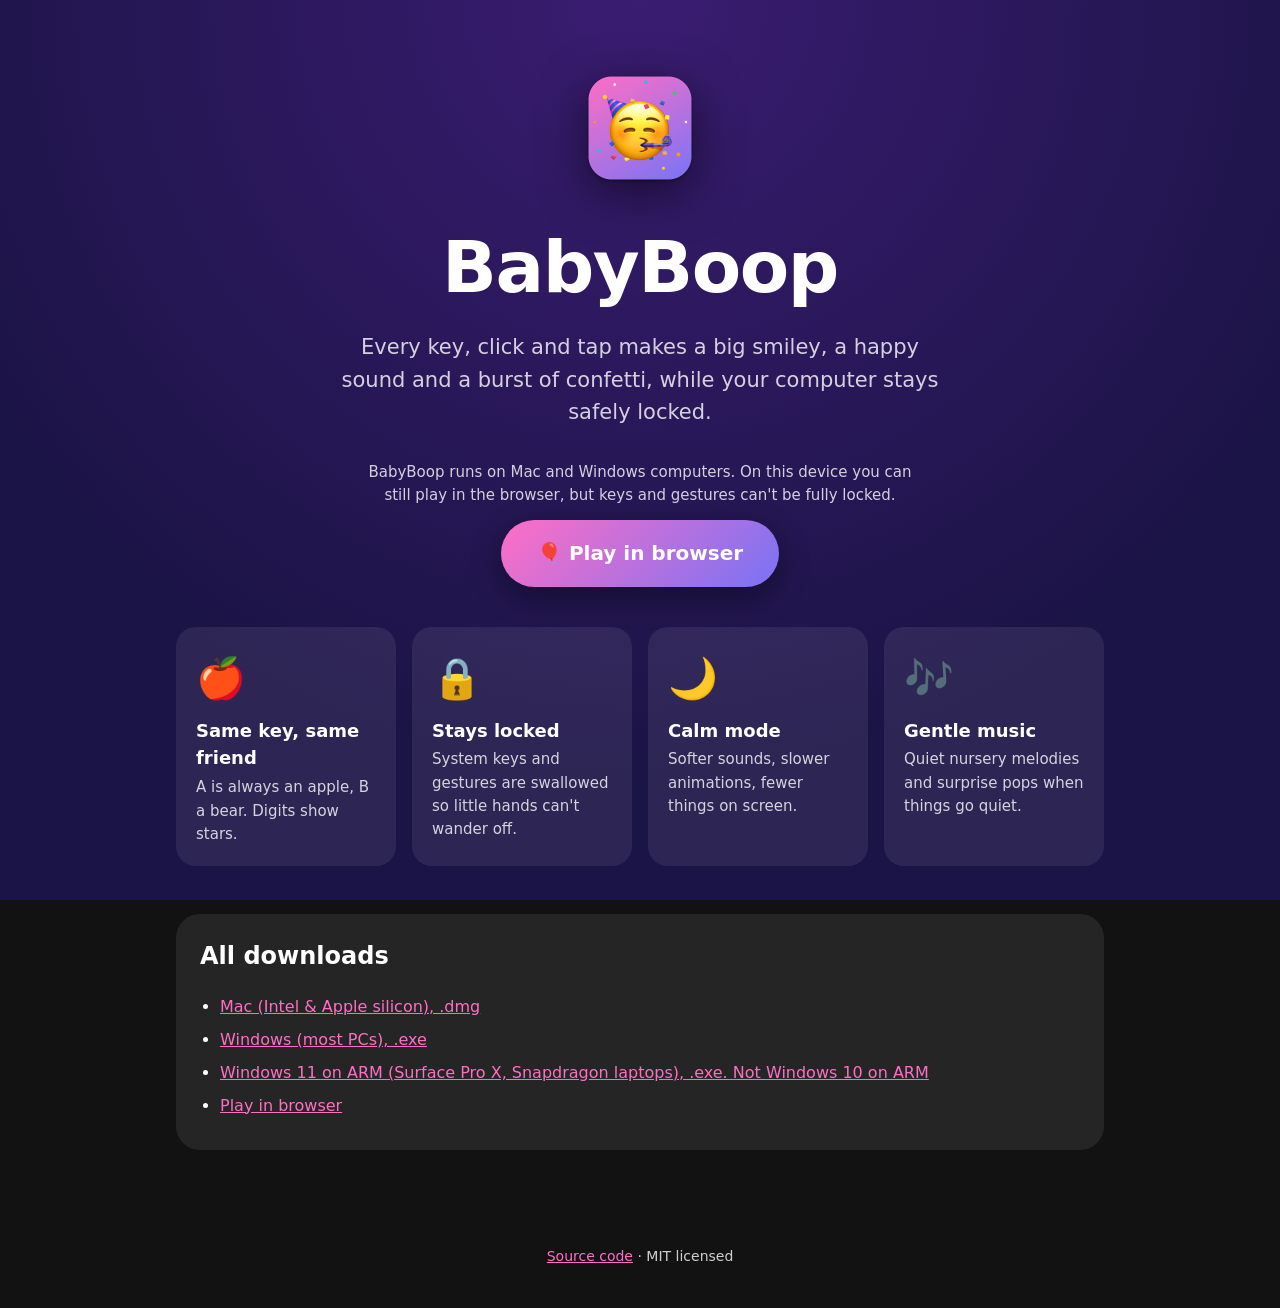
==== site/index.html @ 73de15d7 "📝 docs: Windows on ARM build needs Windows 11 Co-Authored-By: Claude Opus 5.5 <noreply@anthropic.com" ====
<!doctype html>
<html lang="en">
<head>
<meta charset="utf-8">
<meta name="viewport" content="width=device-width, initial-scale=1">
<title>BabyBoop</title>
<meta name="description" content="A free toddler keyboard game for Mac and Windows. Every key makes an emoji, a sound and confetti, while the computer stays locked.">
<link rel="icon" href="assets/icon-512.png">
<link rel="stylesheet" href="style.css">
<script type="module" src="main.js"></script>
</head>
<body>
<header class="hero">
  <img class="logo" src="assets/icon-512.png" alt="" width="128" height="128">
  <h1>BabyBoop</h1>
  <p class="tagline">Every key, click and tap makes a big smiley, a happy sound and a burst of confetti, while your computer stays safely locked.</p>

  <div id="primary" class="cta">
    <a id="download" class="button" href="#downloads">Download</a>
    <p id="note" class="note">Free and open source. No account, no ads, no tracking.</p>
  </div>

  <div id="unsupported" class="cta" hidden>
    <p class="note">BabyBoop runs on Mac and Windows computers. On this device you can still play in the browser, but keys and gestures can't be fully locked.</p>
    <a class="button" href="play/">🎈 Play in browser</a>
  </div>
</header>

<main>
  <section class="features">
    <div><span>🍎</span><h3>Same key, same friend</h3><p>A is always an apple, B a bear. Digits show stars.</p></div>
    <div><span>🔒</span><h3>Stays locked</h3><p>System keys and gestures are swallowed so little hands can't wander off.</p></div>
    <div><span>🌙</span><h3>Calm mode</h3><p>Softer sounds, slower animations, fewer things on screen.</p></div>
    <div><span>🎶</span><h3>Gentle music</h3><p>Quiet nursery melodies and surprise pops when things go quiet.</p></div>
  </section>

  <section id="steps-mac" class="steps" hidden>
    <h2>First run on a Mac</h2>
    <ol>
      <li><b>Open the download</b> and drag BabyBoop into Applications.<div class="shot">Screenshot: DMG window</div></li>
      <li><b>Open BabyBoop.</b> macOS says "Apple could not verify BabyBoop". Click <b>Done</b>, then go to <b>System Settings → Privacy &amp; Security</b>, scroll down and click <b>Open Anyway</b>. BabyBoop isn't signed with a paid Apple certificate, so this is expected.<div class="shot">Screenshot: Open Anyway button</div></li>
      <li><b>Allow Accessibility.</b> Click <b>Open Accessibility settings</b> in BabyBoop and turn BabyBoop on. This is what lets it keep little fingers inside the app.<div class="shot">Screenshot: Accessibility list</div></li>
      <li><b>Press Start</b> and hand over the keyboard.</li>
      <li><b>To exit,</b> hold <kbd>⌥ Option</kbd>+<kbd>Shift</kbd>+<kbd>K</kbd> for 2 seconds, or hold <kbd>Esc</kbd> for 5 seconds.</li>
    </ol>
    <p class="note">After updating BabyBoop, remove it from the Accessibility list with − and add it again with +.</p>
  </section>

  <section id="steps-windows" class="steps" hidden>
    <h2>First run on Windows</h2>
    <ol>
      <li><b>Run the download.</b> Windows says "Windows protected your PC". Click <b>More info</b>, then <b>Run anyway</b>. BabyBoop isn't signed with a paid certificate, so this is expected.<div class="shot">Screenshot: SmartScreen dialog</div></li>
      <li><b>Press Start</b> and hand over the keyboard.</li>
      <li><b>To exit,</b> hold <kbd>Alt</kbd>+<kbd>Shift</kbd>+<kbd>K</kbd> for 2 seconds, or hold <kbd>Esc</kbd> for 5 seconds.</li>
    </ol>
    <p class="note"><kbd>Ctrl</kbd>+<kbd>Alt</kbd>+<kbd>Del</kbd> always works. Windows doesn't let any app block it.</p>
  </section>

  <section id="downloads" class="downloads">
    <h2>All downloads</h2>
    <ul>
      <li><a data-asset="mac" href="#">Mac (Intel &amp; Apple silicon), .dmg</a></li>
      <li><a data-asset="winX64" href="#">Windows (most PCs), .exe</a></li>
      <li><a data-asset="winArm64" href="#">Windows 11 on ARM (Surface Pro X, Snapdragon laptops), .exe. Not Windows 10 on ARM</a></li>
      <li><a href="play/">Play in browser</a></li>
    </ul>
  </section>
</main>

<footer>
  <a id="source" href="#">Source code</a> · MIT licensed
</footer>
</body>
</html>
---- site/style.css ----
:root {
  --bg1: #1b1446; --bg2: #3a1c71; --fg: #fff; --muted: #fffc; --card: #ffffff14;
  --pink: #ff6ec4; --violet: #7873f5;
}
* { box-sizing: border-box; }
html { color-scheme: dark; }
body {
  margin: 0; min-height: 100vh; color: var(--fg); line-height: 1.55;
  font-family: system-ui, -apple-system, "Segoe UI", sans-serif;
  background: radial-gradient(circle at 50% 0%, var(--bg2), var(--bg1) 70%) fixed;
}
a { color: var(--pink); }
kbd { background: #fff2; padding: 1px 7px; border-radius: 6px; font-family: inherit; }

.hero { text-align: center; padding: 64px 16px 40px; max-width: 760px; margin: 0 auto; }
.logo { width: 128px; height: 128px; filter: drop-shadow(0 12px 24px #0008); }
.hero h1 { font-size: clamp(40px, 8vw, 72px); margin: 12px 0 8px; letter-spacing: -.02em; }
.tagline { font-size: clamp(17px, 2.4vw, 21px); color: var(--muted); margin: 0 auto 32px; max-width: 600px; }
.cta { display: flex; flex-direction: column; align-items: center; gap: 12px; }
.cta[hidden] { display: none; }
.button {
  display: inline-block; text-decoration: none; color: #fff; font-weight: 800; font-size: 20px;
  padding: 18px 36px; border-radius: 999px; background: linear-gradient(135deg, var(--pink), var(--violet));
  box-shadow: 0 10px 30px #0006; transition: transform .15s;
}
.button:hover { transform: translateY(-2px) scale(1.02); }
.note { color: var(--muted); font-size: 15px; margin: 0; max-width: 560px; }

main { max-width: 960px; margin: 0 auto; padding: 0 16px 48px; }
.features { display: grid; grid-template-columns: repeat(auto-fit, minmax(200px, 1fr)); gap: 16px; margin-bottom: 48px; }
.features div { background: var(--card); border-radius: 20px; padding: 20px; }
.features span { font-size: 40px; }
.features h3 { margin: 8px 0 4px; font-size: 18px; }
.features p { margin: 0; color: var(--muted); font-size: 15px; }

.steps, .downloads { background: var(--card); border-radius: 24px; padding: 24px; margin-bottom: 24px; }
.steps[hidden] { display: none; }
.steps h2, .downloads h2 { margin-top: 0; }
.steps ol { padding-left: 22px; margin: 0 0 16px; }
.steps li { margin-bottom: 16px; }
.shot {
  margin-top: 10px; border: 2px dashed #fff3; border-radius: 14px; padding: 28px 12px;
  text-align: center; color: #fff8; font-size: 14px;
}
.downloads ul { margin: 0; padding-left: 20px; }
.downloads li { margin-bottom: 8px; }

footer { text-align: center; padding: 24px 16px 40px; color: var(--muted); font-size: 14px; }
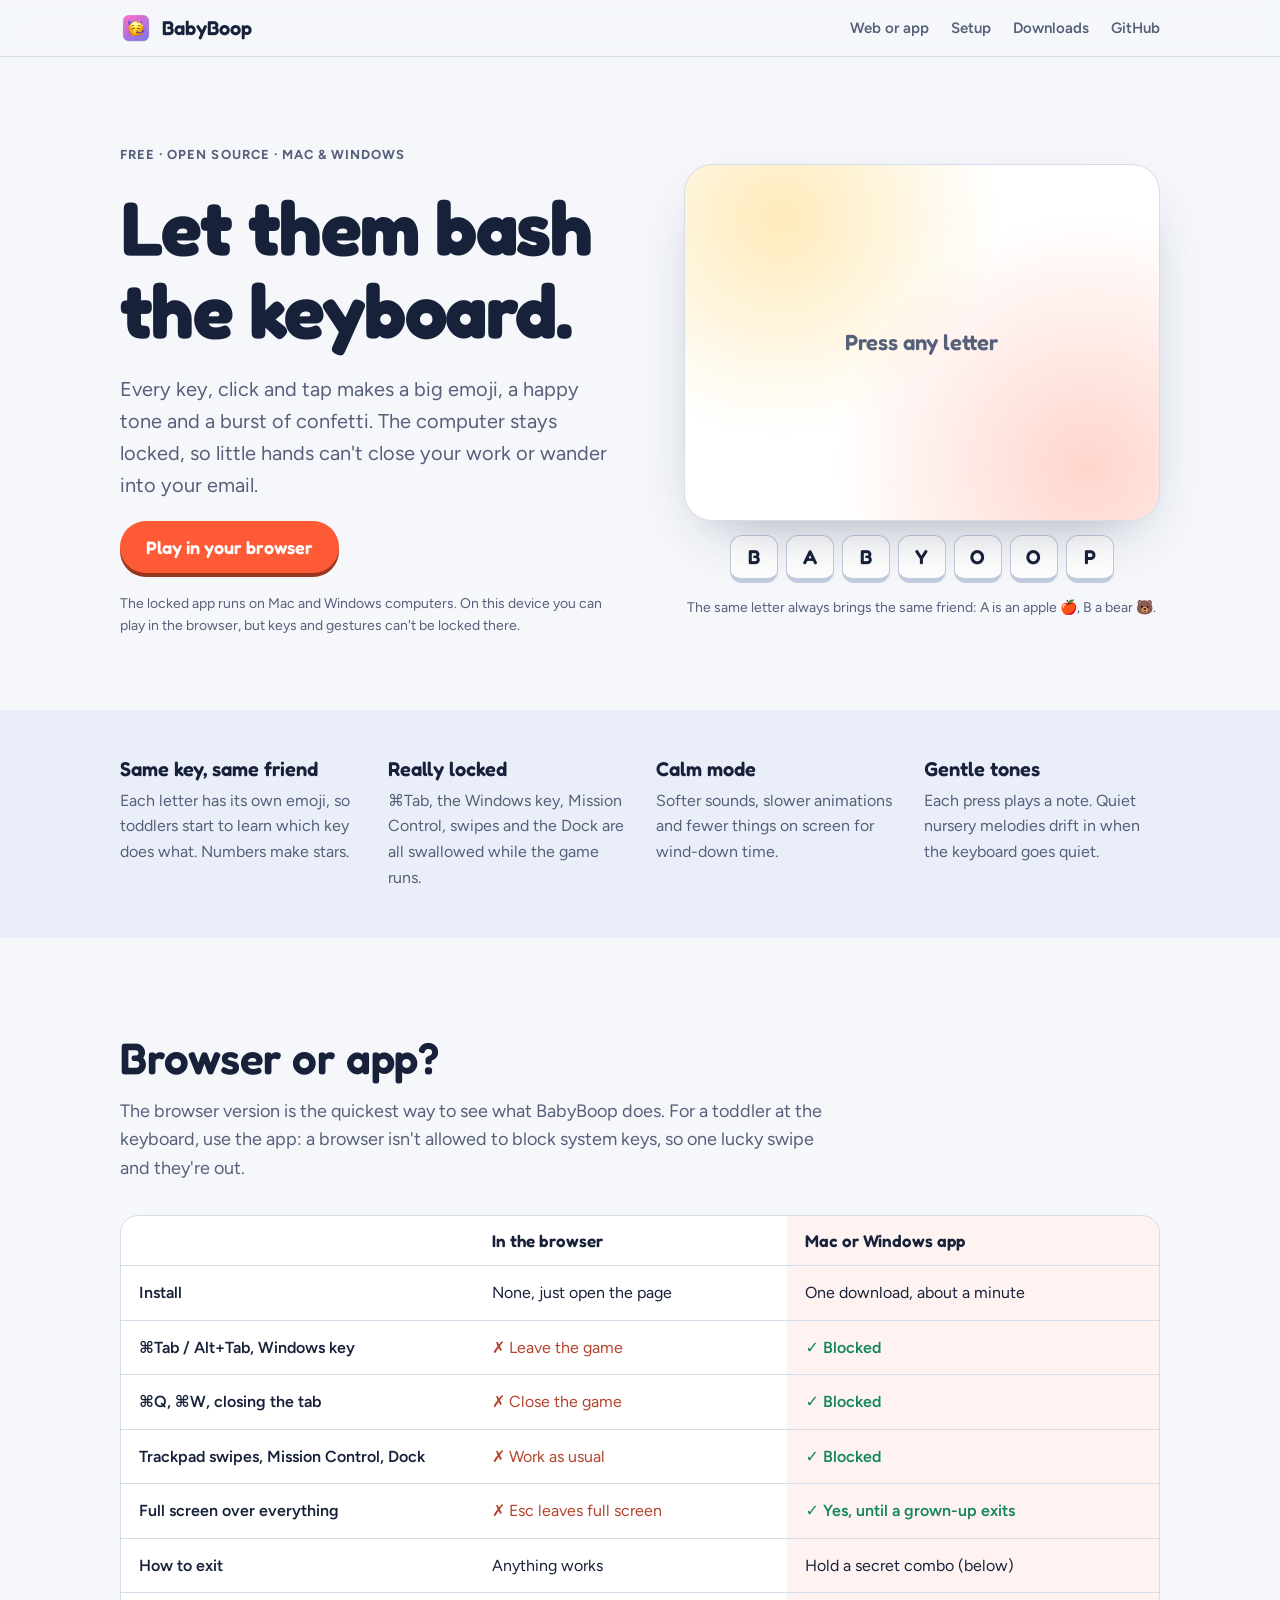
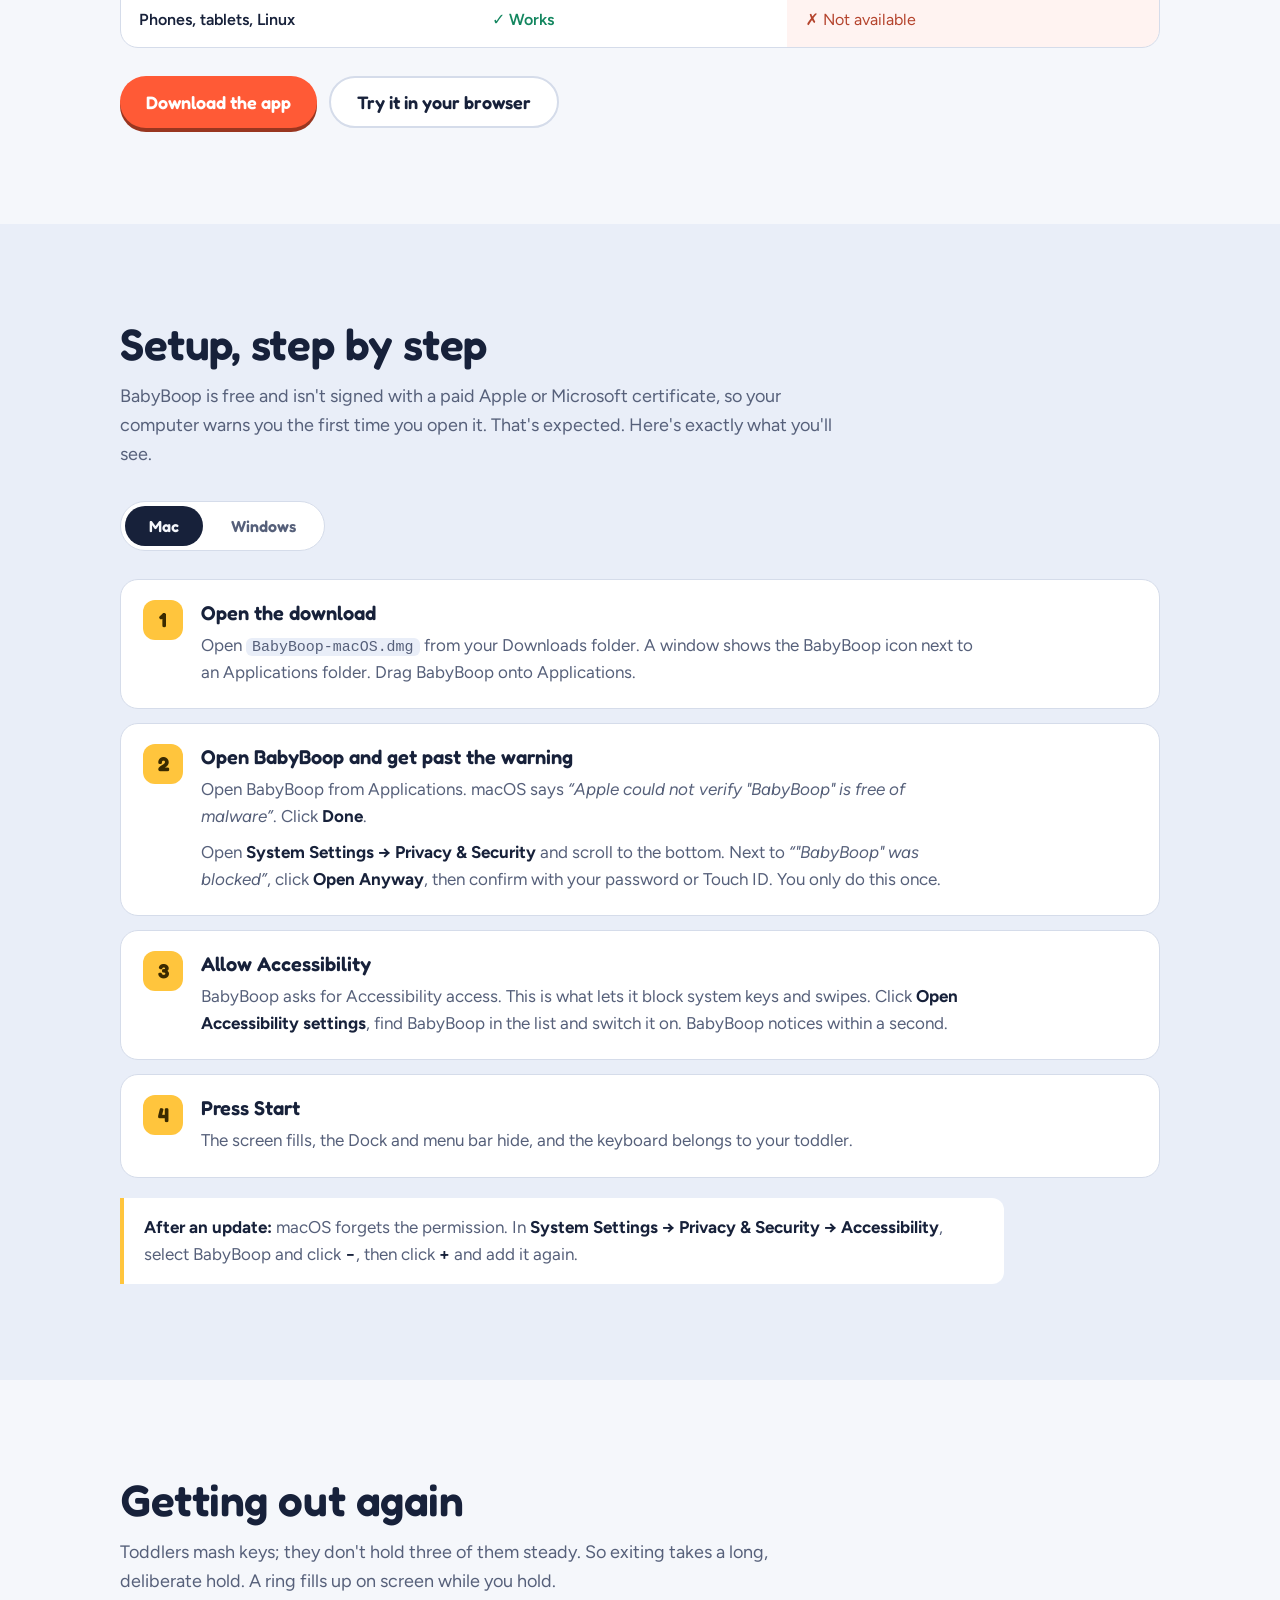
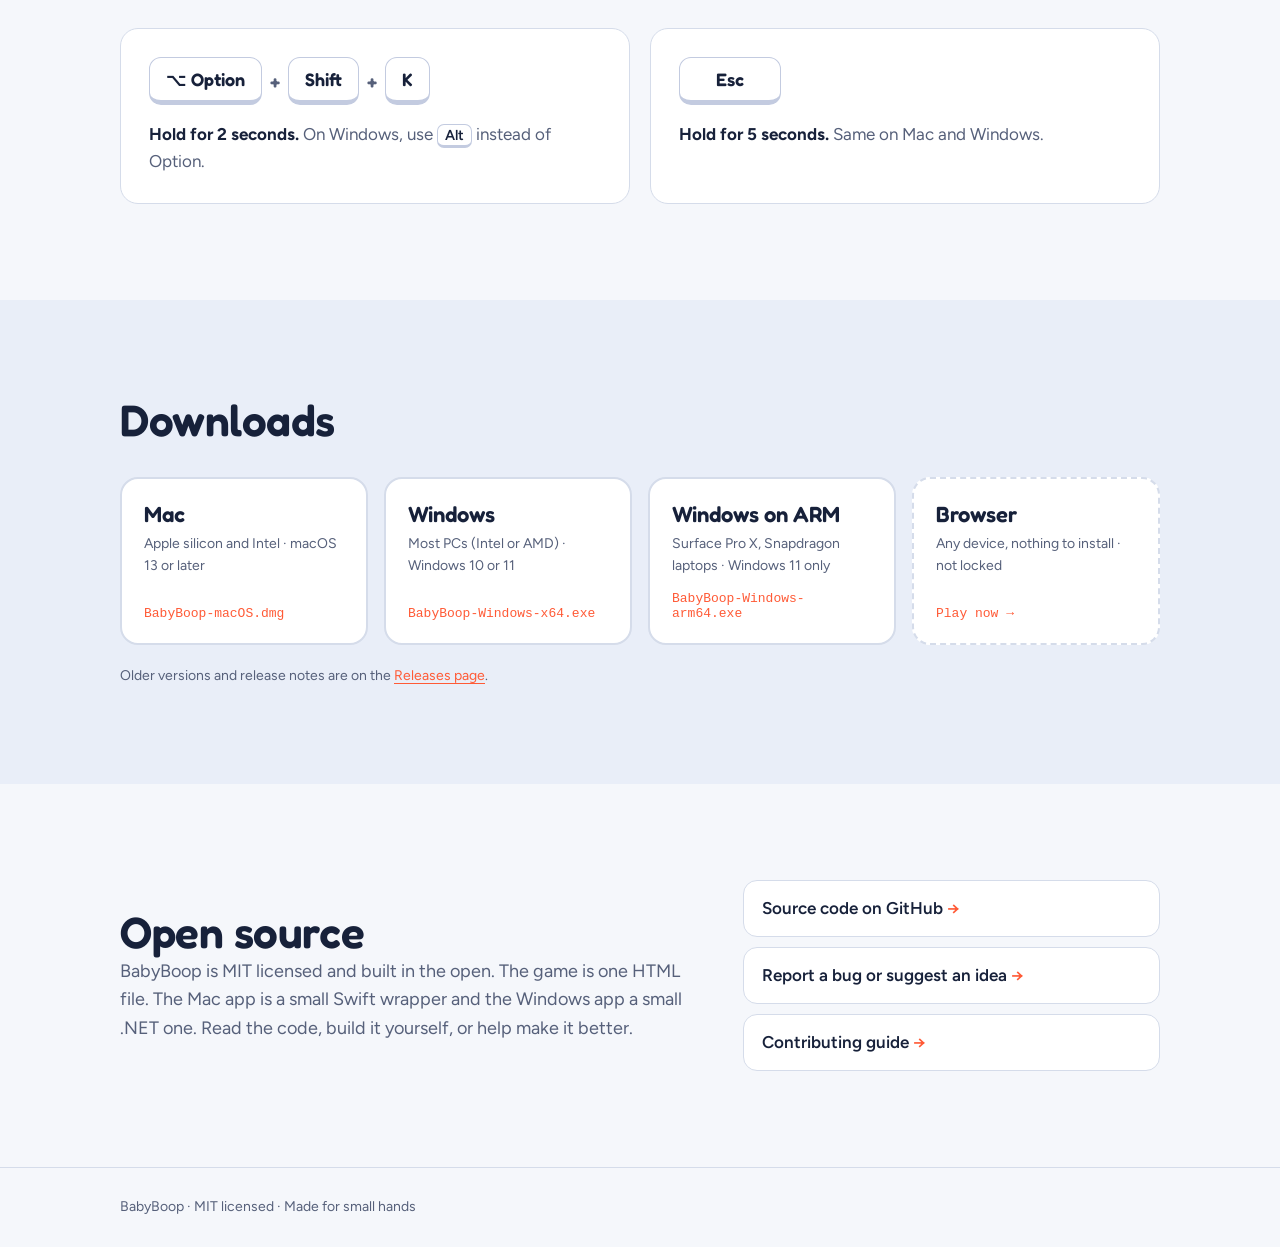
==== commit 70782737: "✨ feat(site): redesign the website Live keyboard demo in the hero using the game's own letter emoji," ====
--- a/site/index.html
+++ b/site/index.html
@@ -2,73 +2,233 @@
 <html lang="en">
 <head>
 <meta charset="utf-8">
-<meta name="viewport" content="width=device-width, initial-scale=1">
+<meta name="viewport" content="width=device-width, initial-scale=1, viewport-fit=cover">
 <title>BabyBoop</title>
-<meta name="description" content="A free toddler keyboard game for Mac and Windows. Every key makes an emoji, a sound and confetti, while the computer stays locked.">
+<meta name="description" content="A free, open-source toddler keyboard game for Mac and Windows. Every key makes an emoji, a happy tone and confetti, while the computer stays locked.">
+<meta property="og:title" content="BabyBoop">
+<meta property="og:description" content="Let your toddler bash the keyboard. Every key makes an emoji and a happy tone, and the computer stays locked.">
+<meta property="og:image" content="assets/icon-512.png">
+<meta name="theme-color" content="#f5f7fb">
 <link rel="icon" href="assets/icon-512.png">
+<link rel="preconnect" href="https://fonts.googleapis.com">
+<link rel="preconnect" href="https://fonts.gstatic.com" crossorigin>
+<link rel="stylesheet" href="https://fonts.googleapis.com/css2?family=Fredoka:wght@500;600;700&family=Figtree:wght@400;500;600;700&display=swap">
 <link rel="stylesheet" href="style.css">
 <script type="module" src="main.js"></script>
 </head>
 <body>
+
+<nav class="top">
+  <div class="wrap top-inner">
+    <a class="brand" href="#"><img src="assets/icon-512.png" alt="" width="32" height="32"> BabyBoop</a>
+    <div class="top-links">
+      <a href="#web-or-app">Web or app</a>
+      <a href="#setup">Setup</a>
+      <a href="#downloads">Downloads</a>
+      <a class="gh" data-repo href="https://github.com/alok722/babyboop">GitHub</a>
+    </div>
+  </div>
+</nav>
+
 <header class="hero">
-  <img class="logo" src="assets/icon-512.png" alt="" width="128" height="128">
-  <h1>BabyBoop</h1>
-  <p class="tagline">Every key, click and tap makes a big smiley, a happy sound and a burst of confetti, while your computer stays safely locked.</p>
-
-  <div id="primary" class="cta">
-    <a id="download" class="button" href="#downloads">Download</a>
-    <p id="note" class="note">Free and open source. No account, no ads, no tracking.</p>
-  </div>
-
-  <div id="unsupported" class="cta" hidden>
-    <p class="note">BabyBoop runs on Mac and Windows computers. On this device you can still play in the browser, but keys and gestures can't be fully locked.</p>
-    <a class="button" href="play/">🎈 Play in browser</a>
+  <div class="wrap hero-grid">
+    <div class="hero-copy">
+      <p class="eyebrow">Free · open source · Mac &amp; Windows</p>
+      <h1>Let them bash the keyboard.</h1>
+      <p class="lede">Every key, click and tap makes a big emoji, a happy tone and a burst of confetti. The computer stays locked, so little hands can't close your work or wander into your email.</p>
+      <div class="cta-row">
+        <a id="download" class="btn btn-primary" href="#downloads">Download</a>
+        <a id="try" class="btn btn-ghost" href="play/">Try it in your browser</a>
+      </div>
+      <p id="platform-note" class="small">No account, no ads, no tracking. Works offline.</p>
+    </div>
+
+    <div class="stage-wrap">
+      <div id="stage" class="stage" aria-label="Demo: press any letter key or tap a key below">
+        <p class="stage-hint" id="stage-hint">Press any letter</p>
+      </div>
+      <div class="keys" role="group" aria-label="Demo keys">
+        <button class="key" data-k="B">B</button>
+        <button class="key" data-k="A">A</button>
+        <button class="key" data-k="B">B</button>
+        <button class="key" data-k="Y">Y</button>
+        <button class="key" data-k="O">O</button>
+        <button class="key" data-k="O">O</button>
+        <button class="key" data-k="P">P</button>
+      </div>
+      <p class="small center">The same letter always brings the same friend: A is an apple 🍎, B a bear 🐻.</p>
+    </div>
   </div>
 </header>
 
 <main>
-  <section class="features">
-    <div><span>🍎</span><h3>Same key, same friend</h3><p>A is always an apple, B a bear. Digits show stars.</p></div>
-    <div><span>🔒</span><h3>Stays locked</h3><p>System keys and gestures are swallowed so little hands can't wander off.</p></div>
-    <div><span>🌙</span><h3>Calm mode</h3><p>Softer sounds, slower animations, fewer things on screen.</p></div>
-    <div><span>🎶</span><h3>Gentle music</h3><p>Quiet nursery melodies and surprise pops when things go quiet.</p></div>
-  </section>
-
-  <section id="steps-mac" class="steps" hidden>
-    <h2>First run on a Mac</h2>
-    <ol>
-      <li><b>Open the download</b> and drag BabyBoop into Applications.<div class="shot">Screenshot: DMG window</div></li>
-      <li><b>Open BabyBoop.</b> macOS says "Apple could not verify BabyBoop". Click <b>Done</b>, then go to <b>System Settings → Privacy &amp; Security</b>, scroll down and click <b>Open Anyway</b>. BabyBoop isn't signed with a paid Apple certificate, so this is expected.<div class="shot">Screenshot: Open Anyway button</div></li>
-      <li><b>Allow Accessibility.</b> Click <b>Open Accessibility settings</b> in BabyBoop and turn BabyBoop on. This is what lets it keep little fingers inside the app.<div class="shot">Screenshot: Accessibility list</div></li>
-      <li><b>Press Start</b> and hand over the keyboard.</li>
-      <li><b>To exit,</b> hold <kbd>⌥ Option</kbd>+<kbd>Shift</kbd>+<kbd>K</kbd> for 2 seconds, or hold <kbd>Esc</kbd> for 5 seconds.</li>
-    </ol>
-    <p class="note">After updating BabyBoop, remove it from the Accessibility list with − and add it again with +.</p>
-  </section>
-
-  <section id="steps-windows" class="steps" hidden>
-    <h2>First run on Windows</h2>
-    <ol>
-      <li><b>Run the download.</b> Windows says "Windows protected your PC". Click <b>More info</b>, then <b>Run anyway</b>. BabyBoop isn't signed with a paid certificate, so this is expected.<div class="shot">Screenshot: SmartScreen dialog</div></li>
-      <li><b>Press Start</b> and hand over the keyboard.</li>
-      <li><b>To exit,</b> hold <kbd>Alt</kbd>+<kbd>Shift</kbd>+<kbd>K</kbd> for 2 seconds, or hold <kbd>Esc</kbd> for 5 seconds.</li>
-    </ol>
-    <p class="note"><kbd>Ctrl</kbd>+<kbd>Alt</kbd>+<kbd>Del</kbd> always works. Windows doesn't let any app block it.</p>
-  </section>
-
-  <section id="downloads" class="downloads">
-    <h2>All downloads</h2>
-    <ul>
-      <li><a data-asset="mac" href="#">Mac (Intel &amp; Apple silicon), .dmg</a></li>
-      <li><a data-asset="winX64" href="#">Windows (most PCs), .exe</a></li>
-      <li><a data-asset="winArm64" href="#">Windows 11 on ARM (Surface Pro X, Snapdragon laptops), .exe. Not Windows 10 on ARM</a></li>
-      <li><a href="play/">Play in browser</a></li>
-    </ul>
-  </section>
+
+  <section class="band">
+    <div class="wrap features">
+      <div class="feature">
+        <h3>Same key, same friend</h3>
+        <p>Each letter has its own emoji, so toddlers start to learn which key does what. Numbers make stars.</p>
+      </div>
+      <div class="feature">
+        <h3>Really locked</h3>
+        <p>⌘Tab, the Windows key, Mission Control, swipes and the Dock are all swallowed while the game runs.</p>
+      </div>
+      <div class="feature">
+        <h3>Calm mode</h3>
+        <p>Softer sounds, slower animations and fewer things on screen for wind-down time.</p>
+      </div>
+      <div class="feature">
+        <h3>Gentle tones</h3>
+        <p>Each press plays a note. Quiet nursery melodies drift in when the keyboard goes quiet.</p>
+      </div>
+    </div>
+  </section>
+
+  <section id="web-or-app" class="section">
+    <div class="wrap">
+      <h2>Browser or app?</h2>
+      <p class="section-lede">The browser version is the quickest way to see what BabyBoop does. For a toddler at the keyboard, use the app: a browser isn't allowed to block system keys, so one lucky swipe and they're out.</p>
+
+      <div class="compare-scroll">
+        <table class="compare">
+          <thead>
+            <tr><th scope="col"></th><th scope="col">In the browser</th><th scope="col" class="app-col">Mac or Windows app</th></tr>
+          </thead>
+          <tbody>
+            <tr><th scope="row">Install</th><td>None, just open the page</td><td class="app-col">One download, about a minute</td></tr>
+            <tr><th scope="row">⌘Tab / Alt+Tab, Windows key</th><td class="no">Leave the game</td><td class="app-col yes">Blocked</td></tr>
+            <tr><th scope="row">⌘Q, ⌘W, closing the tab</th><td class="no">Close the game</td><td class="app-col yes">Blocked</td></tr>
+            <tr><th scope="row">Trackpad swipes, Mission Control, Dock</th><td class="no">Work as usual</td><td class="app-col yes">Blocked</td></tr>
+            <tr><th scope="row">Full screen over everything</th><td class="no">Esc leaves full screen</td><td class="app-col yes">Yes, until a grown-up exits</td></tr>
+            <tr><th scope="row">How to exit</th><td>Anything works</td><td class="app-col">Hold a secret combo (below)</td></tr>
+            <tr><th scope="row">Phones, tablets, Linux</th><td class="yes">Works</td><td class="app-col no">Not available</td></tr>
+          </tbody>
+        </table>
+      </div>
+      <div class="cta-row">
+        <a id="download-2" class="btn btn-primary" href="#downloads">Download the app</a>
+        <a class="btn btn-ghost" href="play/">Try it in your browser</a>
+      </div>
+    </div>
+  </section>
+
+  <section id="setup" class="section band">
+    <div class="wrap">
+      <h2>Setup, step by step</h2>
+      <p class="section-lede">BabyBoop is free and isn't signed with a paid Apple or Microsoft certificate, so your computer warns you the first time you open it. That's expected. Here's exactly what you'll see.</p>
+
+      <div class="tabs" role="tablist" aria-label="Choose your computer">
+        <button class="tab" role="tab" id="tab-mac" aria-controls="steps-mac" aria-selected="true" data-os="mac">Mac</button>
+        <button class="tab" role="tab" id="tab-windows" aria-controls="steps-windows" aria-selected="false" data-os="windows">Windows</button>
+      </div>
+
+      <div id="steps-mac" class="panel" role="tabpanel" aria-labelledby="tab-mac">
+        <ol class="steps">
+          <li>
+            <h3>Open the download</h3>
+            <p>Open <code>BabyBoop-macOS.dmg</code> from your Downloads folder. A window shows the BabyBoop icon next to an Applications folder. Drag BabyBoop onto Applications.</p>
+          </li>
+          <li>
+            <h3>Open BabyBoop and get past the warning</h3>
+            <p>Open BabyBoop from Applications. macOS says <q>Apple could not verify "BabyBoop" is free of malware</q>. Click <b>Done</b>.</p>
+            <p>Open <b>System Settings → Privacy &amp; Security</b> and scroll to the bottom. Next to <q>"BabyBoop" was blocked</q>, click <b>Open Anyway</b>, then confirm with your password or Touch ID. You only do this once.</p>
+          </li>
+          <li>
+            <h3>Allow Accessibility</h3>
+            <p>BabyBoop asks for Accessibility access. This is what lets it block system keys and swipes. Click <b>Open Accessibility settings</b>, find BabyBoop in the list and switch it on. BabyBoop notices within a second.</p>
+          </li>
+          <li>
+            <h3>Press Start</h3>
+            <p>The screen fills, the Dock and menu bar hide, and the keyboard belongs to your toddler.</p>
+          </li>
+        </ol>
+        <p class="tip"><b>After an update:</b> macOS forgets the permission. In <b>System Settings → Privacy &amp; Security → Accessibility</b>, select BabyBoop and click <b>−</b>, then click <b>+</b> and add it again.</p>
+      </div>
+
+      <div id="steps-windows" class="panel" role="tabpanel" aria-labelledby="tab-windows" hidden>
+        <ol class="steps">
+          <li>
+            <h3>Run the download</h3>
+            <p>Open <code>BabyBoop-Windows-x64.exe</code> (or <code>-arm64.exe</code>) from your Downloads folder. There's nothing to install. It runs straight away.</p>
+          </li>
+          <li>
+            <h3>Get past SmartScreen</h3>
+            <p>A blue box says <q>Windows protected your PC</q>. Click <b>More info</b>, then <b>Run anyway</b>. You only do this once per download.</p>
+          </li>
+          <li>
+            <h3>Press Start</h3>
+            <p>The screen fills and the keyboard belongs to your toddler.</p>
+          </li>
+        </ol>
+        <p class="tip"><b>Good to know:</b> <kbd>Ctrl</kbd>+<kbd>Alt</kbd>+<kbd>Del</kbd> and <kbd>Win</kbd>+<kbd>L</kbd> always work, because Windows doesn't let any app block them. BabyBoop needs the Microsoft Edge WebView2 Runtime, which comes with Windows 11 and up-to-date Windows 10. If it's missing, BabyBoop tells you where to get it.</p>
+      </div>
+    </div>
+  </section>
+
+  <section id="exit" class="section">
+    <div class="wrap">
+      <h2>Getting out again</h2>
+      <p class="section-lede">Toddlers mash keys; they don't hold three of them steady. So exiting takes a long, deliberate hold. A ring fills up on screen while you hold.</p>
+      <div class="exits">
+        <div class="exit">
+          <div class="combo"><kbd class="cap">⌥ Option</kbd><span>+</span><kbd class="cap">Shift</kbd><span>+</span><kbd class="cap">K</kbd></div>
+          <p><b>Hold for 2 seconds.</b> On Windows, use <kbd>Alt</kbd> instead of Option.</p>
+        </div>
+        <div class="exit">
+          <div class="combo"><kbd class="cap cap-wide">Esc</kbd></div>
+          <p><b>Hold for 5 seconds.</b> Same on Mac and Windows.</p>
+        </div>
+      </div>
+    </div>
+  </section>
+
+  <section id="downloads" class="section band">
+    <div class="wrap">
+      <h2>Downloads</h2>
+      <div class="dl-grid">
+        <a class="dl" data-asset="mac" href="#">
+          <span class="dl-os">Mac</span>
+          <span class="dl-detail">Apple silicon and Intel · macOS 13 or later</span>
+          <span class="dl-file">BabyBoop-macOS.dmg</span>
+        </a>
+        <a class="dl" data-asset="winX64" href="#">
+          <span class="dl-os">Windows</span>
+          <span class="dl-detail">Most PCs (Intel or AMD) · Windows 10 or 11</span>
+          <span class="dl-file">BabyBoop-Windows-x64.exe</span>
+        </a>
+        <a class="dl" data-asset="winArm64" href="#">
+          <span class="dl-os">Windows on ARM</span>
+          <span class="dl-detail">Surface Pro X, Snapdragon laptops · Windows 11 only</span>
+          <span class="dl-file">BabyBoop-Windows-arm64.exe</span>
+        </a>
+        <a class="dl dl-web" href="play/">
+          <span class="dl-os">Browser</span>
+          <span class="dl-detail">Any device, nothing to install · not locked</span>
+          <span class="dl-file">Play now →</span>
+        </a>
+      </div>
+      <p class="small">Older versions and release notes are on the <a data-repo-path="/releases" href="https://github.com/alok722/babyboop/releases">Releases page</a>.</p>
+    </div>
+  </section>
+
+  <section id="open-source" class="section">
+    <div class="wrap oss">
+      <div>
+        <h2>Open source</h2>
+        <p class="section-lede">BabyBoop is MIT licensed and built in the open. The game is one HTML file. The Mac app is a small Swift wrapper and the Windows app a small .NET one. Read the code, build it yourself, or help make it better.</p>
+      </div>
+      <ul class="oss-links">
+        <li><a data-repo href="https://github.com/alok722/babyboop">Source code on GitHub</a></li>
+        <li><a data-repo-path="/issues/new/choose" href="https://github.com/alok722/babyboop/issues/new/choose">Report a bug or suggest an idea</a></li>
+        <li><a data-repo-path="/blob/main/CONTRIBUTING.md" href="https://github.com/alok722/babyboop/blob/main/CONTRIBUTING.md">Contributing guide</a></li>
+      </ul>
+    </div>
+  </section>
+
 </main>
 
-<footer>
-  <a id="source" href="#">Source code</a> · MIT licensed
+<footer class="foot">
+  <div class="wrap">BabyBoop · MIT licensed · Made for small hands</div>
 </footer>
 </body>
 </html>
--- a/site/style.css
+++ b/site/style.css
@@ -1,48 +1,234 @@
+/* Layout: split hero (pitch | live keyboard demo), then alternating plain and tinted full-width bands, one column of content per band. */
 :root {
-  --bg1: #1b1446; --bg2: #3a1c71; --fg: #fff; --muted: #fffc; --card: #ffffff14;
-  --pink: #ff6ec4; --violet: #7873f5;
-}
+  --bg: #f5f7fb;        /* cool paper */
+  --band: #e9eef8;      /* tinted section */
+  --surface: #ffffff;
+  --ink: #17213a;
+  --muted: #56607a;
+  --line: #d5dcea;
+  --accent: #ff5a36;    /* toy red-orange */
+  --accent-ink: #ffffff;
+  --sun: #ffc53d;
+  --yes: #13865f;
+  --no: #b4432c;
+  --cap: #ffffff;
+  --cap-edge: #c3cbe0;
+  --font-display: "Fredoka", "Arial Rounded MT Bold", ui-rounded, system-ui, sans-serif;
+  --font-body: "Figtree", system-ui, -apple-system, "Segoe UI", sans-serif;
+  --font-mono: ui-monospace, "SF Mono", Menlo, Consolas, monospace;
+  --r: 18px;
+  color-scheme: light;
+}
+@media (prefers-color-scheme: dark) {
+  :root:not([data-theme="light"]) {
+    --bg: #10162a; --band: #161e36; --surface: #1c2541; --ink: #eef2fb; --muted: #a6b0c9; --line: #2c375a;
+    --accent: #ff7a5c; --accent-ink: #1a0d08; --sun: #ffd166; --yes: #4fd6a5; --no: #ff9b85;
+    --cap: #26304f; --cap-edge: #0b1020; color-scheme: dark;
+  }
+}
+:root[data-theme="dark"] {
+  --bg: #10162a; --band: #161e36; --surface: #1c2541; --ink: #eef2fb; --muted: #a6b0c9; --line: #2c375a;
+  --accent: #ff7a5c; --accent-ink: #1a0d08; --sun: #ffd166; --yes: #4fd6a5; --no: #ff9b85;
+  --cap: #26304f; --cap-edge: #0b1020; color-scheme: dark;
+}
+
 * { box-sizing: border-box; }
-html { color-scheme: dark; }
+html { scroll-behavior: smooth; scroll-padding-top: 72px; }
 body {
-  margin: 0; min-height: 100vh; color: var(--fg); line-height: 1.55;
-  font-family: system-ui, -apple-system, "Segoe UI", sans-serif;
-  background: radial-gradient(circle at 50% 0%, var(--bg2), var(--bg1) 70%) fixed;
-}
-a { color: var(--pink); }
-kbd { background: #fff2; padding: 1px 7px; border-radius: 6px; font-family: inherit; }
-
-.hero { text-align: center; padding: 64px 16px 40px; max-width: 760px; margin: 0 auto; }
-.logo { width: 128px; height: 128px; filter: drop-shadow(0 12px 24px #0008); }
-.hero h1 { font-size: clamp(40px, 8vw, 72px); margin: 12px 0 8px; letter-spacing: -.02em; }
-.tagline { font-size: clamp(17px, 2.4vw, 21px); color: var(--muted); margin: 0 auto 32px; max-width: 600px; }
-.cta { display: flex; flex-direction: column; align-items: center; gap: 12px; }
-.cta[hidden] { display: none; }
-.button {
-  display: inline-block; text-decoration: none; color: #fff; font-weight: 800; font-size: 20px;
-  padding: 18px 36px; border-radius: 999px; background: linear-gradient(135deg, var(--pink), var(--violet));
-  box-shadow: 0 10px 30px #0006; transition: transform .15s;
-}
-.button:hover { transform: translateY(-2px) scale(1.02); }
-.note { color: var(--muted); font-size: 15px; margin: 0; max-width: 560px; }
-
-main { max-width: 960px; margin: 0 auto; padding: 0 16px 48px; }
-.features { display: grid; grid-template-columns: repeat(auto-fit, minmax(200px, 1fr)); gap: 16px; margin-bottom: 48px; }
-.features div { background: var(--card); border-radius: 20px; padding: 20px; }
-.features span { font-size: 40px; }
-.features h3 { margin: 8px 0 4px; font-size: 18px; }
-.features p { margin: 0; color: var(--muted); font-size: 15px; }
-
-.steps, .downloads { background: var(--card); border-radius: 24px; padding: 24px; margin-bottom: 24px; }
-.steps[hidden] { display: none; }
-.steps h2, .downloads h2 { margin-top: 0; }
-.steps ol { padding-left: 22px; margin: 0 0 16px; }
-.steps li { margin-bottom: 16px; }
-.shot {
-  margin-top: 10px; border: 2px dashed #fff3; border-radius: 14px; padding: 28px 12px;
-  text-align: center; color: #fff8; font-size: 14px;
-}
-.downloads ul { margin: 0; padding-left: 20px; }
-.downloads li { margin-bottom: 8px; }
-
-footer { text-align: center; padding: 24px 16px 40px; color: var(--muted); font-size: 14px; }
+  margin: 0; background: var(--bg); color: var(--ink);
+  font: 17px/1.6 var(--font-body);
+  -webkit-font-smoothing: antialiased;
+}
+img { max-width: 100%; }
+[hidden] { display: none !important; }
+a { color: var(--accent); text-underline-offset: 3px; }
+a:focus-visible, button:focus-visible { outline: 3px solid var(--sun); outline-offset: 3px; border-radius: 8px; }
+h1, h2, h3 { font-family: var(--font-display); font-weight: 600; line-height: 1.1; text-wrap: balance; margin: 0; }
+h2 { font-size: clamp(30px, 4.4vw, 44px); letter-spacing: -.01em; }
+h3 { font-size: 20px; }
+p { margin: 0; }
+code { font: .88em var(--font-mono); background: var(--band); padding: 1px 6px; border-radius: 6px; overflow-wrap: anywhere; }
+q { font-style: italic; }
+kbd {
+  font: 600 .85em var(--font-body); background: var(--cap); color: var(--ink);
+  border: 1px solid var(--cap-edge); border-bottom-width: 3px; border-radius: 7px; padding: 1px 7px; white-space: nowrap;
+}
+
+.wrap {
+  max-width: 1080px; margin: 0 auto;
+  padding-left: max(20px, env(safe-area-inset-left, 0px));
+  padding-right: max(20px, env(safe-area-inset-right, 0px));
+}
+.small { font-size: 14px; color: var(--muted); }
+.center { text-align: center; }
+.eyebrow { font-size: 13px; font-weight: 700; letter-spacing: .08em; text-transform: uppercase; color: var(--muted); }
+
+/* nav */
+body::before { content: ""; position: fixed; inset: 0 0 auto; height: env(safe-area-inset-top, 0px); background: var(--bg); z-index: 11; }
+.top { position: sticky; top: env(safe-area-inset-top, 0px); z-index: 10; background: color-mix(in srgb, var(--bg) 88%, transparent); backdrop-filter: blur(10px); border-bottom: 1px solid var(--line); }
+.top-inner { display: flex; align-items: center; justify-content: space-between; gap: 16px; padding-block: 12px; }
+.brand { display: flex; align-items: center; gap: 10px; font: 600 20px var(--font-display); color: var(--ink); text-decoration: none; }
+.brand img { border-radius: 8px; }
+.top-links { display: flex; gap: 22px; font-size: 15px; font-weight: 600; }
+.top-links a { color: var(--muted); text-decoration: none; }
+.top-links a:hover { color: var(--ink); }
+@media (max-width: 720px) { .top-links a:not(.gh) { display: none; } }
+
+/* buttons */
+.cta-row { display: flex; flex-wrap: wrap; gap: 12px; }
+.btn {
+  display: inline-flex; align-items: center; justify-content: center; min-height: 52px; padding: 0 26px;
+  border-radius: 999px; font: 600 18px var(--font-display); text-decoration: none; transition: transform .12s, box-shadow .12s;
+}
+.btn-primary { background: var(--accent); color: var(--accent-ink); box-shadow: 0 4px 0 color-mix(in srgb, var(--accent) 60%, #000); }
+.btn-primary:hover { transform: translateY(-1px); }
+.btn-primary:active { transform: translateY(3px); box-shadow: 0 1px 0 color-mix(in srgb, var(--accent) 60%, #000); }
+.btn-ghost { color: var(--ink); border: 2px solid var(--line); background: var(--surface); }
+.btn-ghost:hover { border-color: var(--ink); }
+
+/* hero */
+.hero { padding-block: clamp(40px, 7vw, 88px) clamp(40px, 6vw, 72px); }
+.hero-grid { display: grid; grid-template-columns: 1.05fr 1fr; gap: clamp(32px, 5vw, 64px); align-items: center; }
+.hero-copy { display: flex; flex-direction: column; gap: 20px; min-width: 0; }
+.hero h1 { font-size: clamp(44px, 7vw, 76px); font-weight: 700; letter-spacing: -.02em; }
+.lede { font-size: clamp(18px, 2vw, 20px); color: var(--muted); max-width: 34em; }
+
+.stage-wrap { display: flex; flex-direction: column; gap: 14px; min-width: 0; }
+.stage {
+  position: relative; overflow: hidden; aspect-ratio: 4 / 3; max-width: 100%; border-radius: 28px;
+  background:
+    radial-gradient(circle at 20% 15%, color-mix(in srgb, var(--sun) 35%, transparent), transparent 45%),
+    radial-gradient(circle at 85% 85%, color-mix(in srgb, var(--accent) 25%, transparent), transparent 50%),
+    var(--surface);
+  border: 1px solid var(--line);
+  box-shadow: 0 24px 60px -30px color-mix(in srgb, var(--ink) 45%, transparent);
+}
+.stage-hint {
+  position: absolute; inset: 0; display: grid; place-items: center;
+  font: 600 22px var(--font-display); color: var(--muted); transition: opacity .3s;
+}
+.pop {
+  position: absolute; display: flex; flex-direction: column; align-items: center; line-height: 1;
+  transform: translate(-50%, -50%); pointer-events: none;
+  animation: pop 1.6s cubic-bezier(.2, 1.4, .4, 1) forwards;
+}
+.pop .e { font-size: clamp(56px, 9vw, 96px); }
+.pop .l { font: 700 22px var(--font-display); color: var(--ink); margin-top: 4px; }
+@keyframes pop {
+  0% { transform: translate(-50%, -50%) scale(.2) rotate(-12deg); opacity: 0; }
+  18% { transform: translate(-50%, -50%) scale(1.1) rotate(4deg); opacity: 1; }
+  70% { transform: translate(-50%, -60%) scale(1) rotate(0); opacity: 1; }
+  100% { transform: translate(-50%, -80%) scale(.9); opacity: 0; }
+}
+.confetti { position: absolute; width: 8px; height: 12px; border-radius: 2px; pointer-events: none; animation: fall 1.1s ease-out forwards; }
+@keyframes fall { to { transform: translate(var(--dx), var(--dy)) rotate(var(--rot)); opacity: 0; } }
+
+.keys { display: flex; justify-content: center; flex-wrap: wrap; gap: 8px; }
+.key {
+  width: 48px; height: 48px; border-radius: 12px; cursor: pointer;
+  font: 600 20px var(--font-display); color: var(--ink); background: var(--cap);
+  border: 1px solid var(--cap-edge); border-bottom-width: 5px; transition: transform .06s, border-bottom-width .06s;
+}
+.key:hover { background: color-mix(in srgb, var(--sun) 25%, var(--cap)); }
+.key:active, .key.down { transform: translateY(3px); border-bottom-width: 2px; }
+@media (max-width: 440px) { .keys { gap: 6px; } .key { width: 40px; height: 44px; font-size: 18px; } }
+
+/* bands and sections */
+.band { background: var(--band); }
+.section { padding-block: clamp(56px, 8vw, 96px); }
+.section .wrap > h2 + .section-lede { margin-top: 14px; }
+.section-lede { font-size: 18px; color: var(--muted); max-width: 40em; }
+.section .cta-row { margin-top: 28px; }
+
+.features { display: grid; grid-template-columns: repeat(4, 1fr); gap: 32px; padding-block: 48px; }
+.feature { display: flex; flex-direction: column; gap: 8px; min-width: 0; }
+.feature p { color: var(--muted); font-size: 16px; }
+@media (max-width: 900px) { .features { grid-template-columns: repeat(2, 1fr); } }
+@media (max-width: 520px) { .features { grid-template-columns: 1fr; gap: 24px; } }
+
+/* comparison */
+.compare-scroll { overflow-x: auto; margin-top: 32px; border-radius: var(--r); border: 1px solid var(--line); background: var(--surface); }
+.compare { width: 100%; border-collapse: collapse; min-width: 560px; font-size: 16px; }
+.compare th, .compare td { padding: 14px 18px; text-align: left; border-bottom: 1px solid var(--line); vertical-align: top; }
+.compare tbody tr:last-child > * { border-bottom: 0; }
+.compare thead th { font: 600 17px var(--font-display); }
+.compare tbody th { font-weight: 600; width: 34%; }
+.compare .app-col { background: color-mix(in srgb, var(--accent) 7%, transparent); }
+.compare .yes { color: var(--yes); font-weight: 600; }
+.compare .no { color: var(--no); }
+.compare .yes::before { content: "✓ "; }
+.compare .no::before { content: "✗ "; }
+@media (max-width: 600px) {
+  .compare { min-width: 0; font-size: 14px; }
+  .compare th, .compare td { padding: 10px; }
+  .compare thead th { font-size: 15px; }
+  .compare tbody th { width: 32%; }
+}
+
+/* setup */
+.tabs { display: inline-flex; gap: 4px; padding: 4px; margin-top: 32px; border-radius: 999px; background: var(--surface); border: 1px solid var(--line); }
+.tab { border: 0; background: none; cursor: pointer; padding: 10px 24px; border-radius: 999px; font: 600 16px var(--font-display); color: var(--muted); }
+.tab[aria-selected="true"] { background: var(--ink); color: var(--bg); }
+.panel { margin-top: 28px; }
+.steps { list-style: none; padding: 0; margin: 0; counter-reset: step; display: grid; gap: 14px; }
+.steps li {
+  counter-increment: step; position: relative; display: flex; flex-direction: column; gap: 8px;
+  padding: 22px 24px 22px 80px; background: var(--surface); border-radius: var(--r); border: 1px solid var(--line);
+}
+.steps li::before {
+  content: counter(step); position: absolute; left: 22px; top: 20px; width: 40px; height: 40px;
+  display: grid; place-items: center; border-radius: 12px; font: 700 20px var(--font-display);
+  background: var(--sun); color: #3a2a00;
+}
+.steps p { color: var(--muted); max-width: 46em; }
+.steps b { color: var(--ink); }
+.tip { margin-top: 20px; padding: 16px 20px; border-left: 4px solid var(--sun); background: var(--surface); border-radius: 0 12px 12px 0; color: var(--muted); max-width: 52em; }
+.tip b { color: var(--ink); }
+@media (max-width: 520px) {
+  .steps li { padding: 70px 18px 20px; }
+  .steps li::before { left: 18px; top: 18px; }
+}
+
+/* exit */
+.exits { display: grid; grid-template-columns: repeat(2, 1fr); gap: 20px; margin-top: 32px; }
+.exit { display: flex; flex-direction: column; gap: 16px; padding: 28px; border-radius: var(--r); background: var(--surface); border: 1px solid var(--line); min-width: 0; }
+.exit p { color: var(--muted); }
+.exit b { color: var(--ink); }
+.combo { display: flex; flex-wrap: wrap; align-items: center; gap: 8px; font: 600 20px var(--font-display); color: var(--muted); }
+.cap { font: 600 18px var(--font-display); padding: 10px 16px; border-radius: 12px; border-bottom-width: 5px; }
+.cap-wide { padding-inline: 36px; }
+@media (max-width: 720px) { .exits { grid-template-columns: 1fr; } }
+
+/* downloads */
+.dl-grid { display: grid; grid-template-columns: repeat(4, 1fr); gap: 16px; margin-top: 32px; margin-bottom: 20px; }
+.dl {
+  display: flex; flex-direction: column; gap: 6px; padding: 22px; border-radius: var(--r); text-decoration: none; min-width: 0;
+  background: var(--surface); border: 2px solid var(--line); color: var(--ink); transition: border-color .12s, transform .12s;
+}
+.dl:hover { border-color: var(--accent); transform: translateY(-2px); }
+.dl-os { font: 600 22px var(--font-display); }
+.dl-detail { font-size: 14px; color: var(--muted); flex: 1; }
+.dl-file { font: 13px var(--font-mono); color: var(--accent); overflow-wrap: anywhere; margin-top: 8px; }
+.dl-web { border-style: dashed; }
+@media (max-width: 900px) { .dl-grid { grid-template-columns: repeat(2, 1fr); } }
+@media (max-width: 520px) { .dl-grid { grid-template-columns: 1fr; } }
+
+/* open source */
+.oss { display: grid; grid-template-columns: 1.4fr 1fr; gap: 40px; align-items: center; }
+.oss-links { list-style: none; padding: 0; margin: 0; display: grid; gap: 10px; }
+.oss-links a { display: block; padding: 14px 18px; border-radius: 14px; border: 1px solid var(--line); background: var(--surface); color: var(--ink); font-weight: 600; text-decoration: none; }
+.oss-links a::after { content: " →"; color: var(--accent); }
+.oss-links a:hover { border-color: var(--ink); }
+@media (max-width: 820px) { .oss { grid-template-columns: 1fr; } }
+
+.foot { border-top: 1px solid var(--line); padding-block: 28px; font-size: 14px; color: var(--muted); }
+
+@media (max-width: 820px) {
+  .hero-grid { grid-template-columns: 1fr; }
+}
+@media (prefers-reduced-motion: reduce) {
+  html { scroll-behavior: auto; }
+  .pop, .confetti { animation-duration: .01s; }
+  .pop { animation: none; }
+  .btn, .dl, .key { transition: none; }
+}
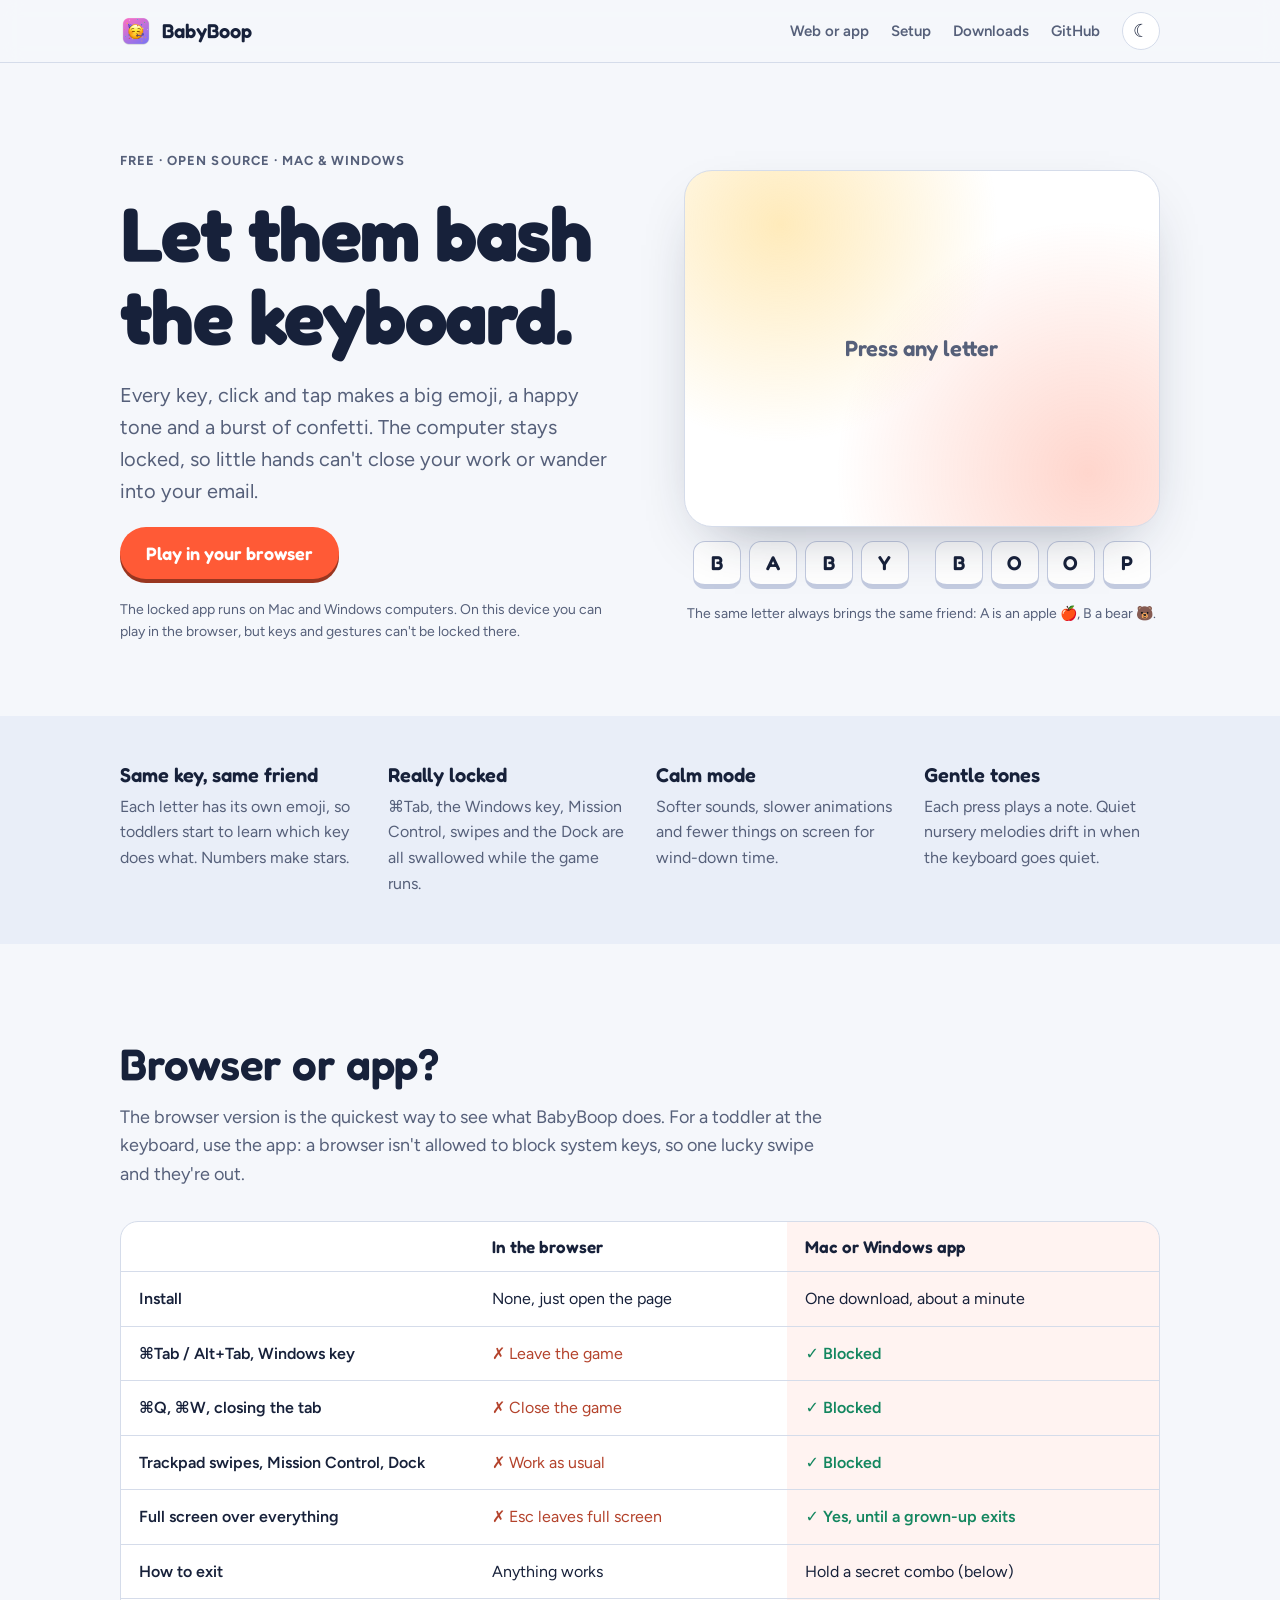
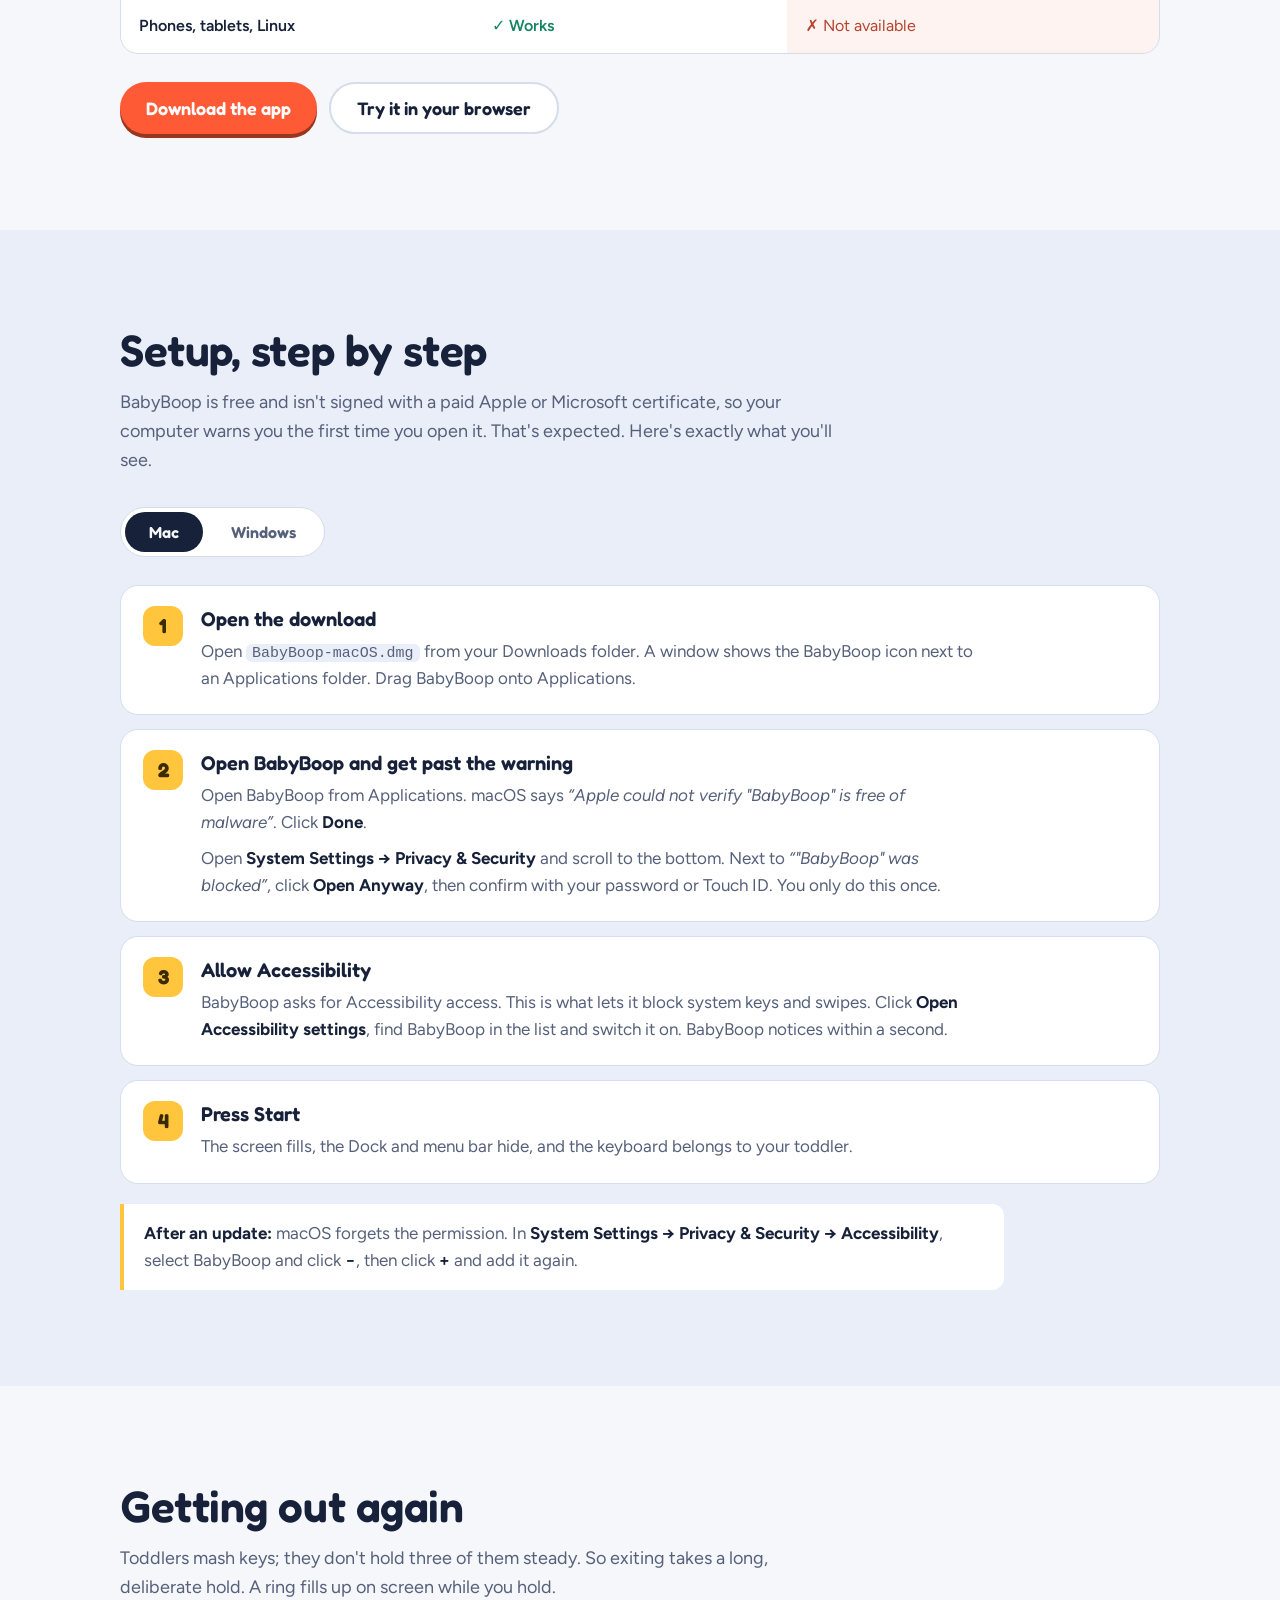
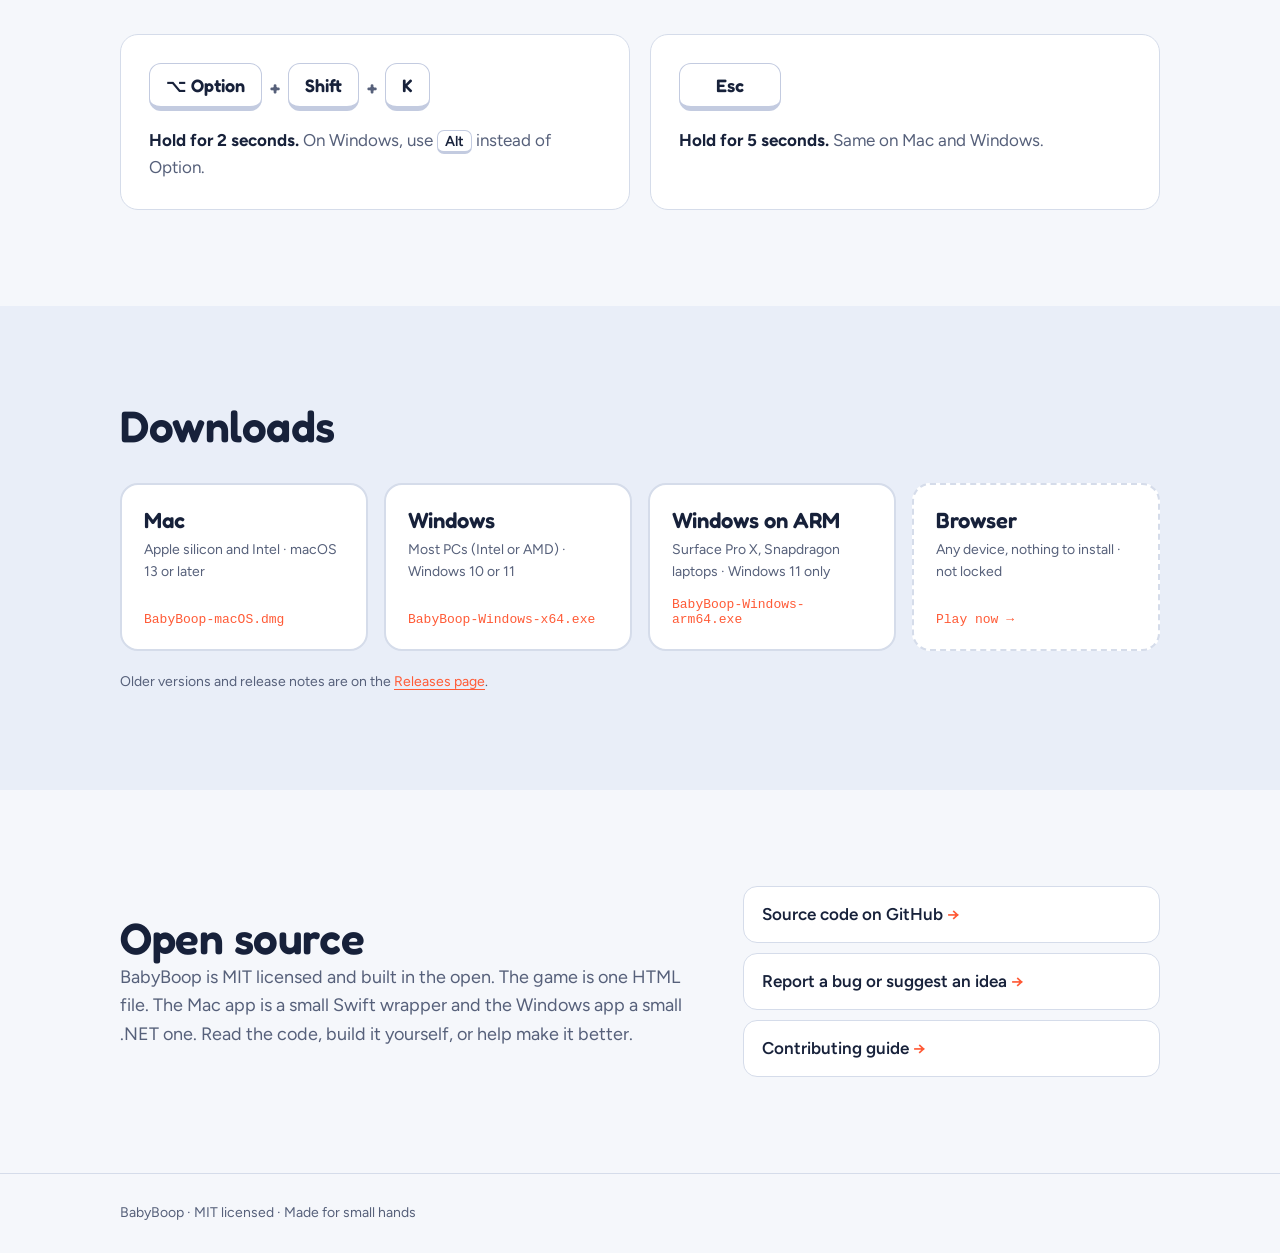
==== commit 8f2bab01: "✨ feat(site): light/dark theme toggle, demo keys spell BABY BOOP The toggle follows the system theme" ====
--- a/site/index.html
+++ b/site/index.html
@@ -13,8 +13,11 @@
 <link rel="preconnect" href="https://fonts.googleapis.com">
 <link rel="preconnect" href="https://fonts.gstatic.com" crossorigin>
 <link rel="stylesheet" href="https://fonts.googleapis.com/css2?family=Fredoka:wght@500;600;700&family=Figtree:wght@400;500;600;700&display=swap">
-<link rel="stylesheet" href="style.css">
-<script type="module" src="main.js"></script>
+<script>
+  try { const t = localStorage.getItem("theme"); if (t === "light" || t === "dark") document.documentElement.dataset.theme = t; } catch {}
+</script>
+<link rel="stylesheet" href="style.css?v=3">
+<script type="module" src="main.js?v=3"></script>
 </head>
 <body>
 
@@ -26,6 +29,7 @@
       <a href="#setup">Setup</a>
       <a href="#downloads">Downloads</a>
       <a class="gh" data-repo href="https://github.com/alok722/babyboop">GitHub</a>
+      <button id="theme" class="theme-btn" type="button" aria-label="Switch to dark theme"><span class="sun" aria-hidden="true">☀︎</span><span class="moon" aria-hidden="true">☾</span></button>
     </div>
   </div>
 </nav>
@@ -52,6 +56,8 @@
         <button class="key" data-k="A">A</button>
         <button class="key" data-k="B">B</button>
         <button class="key" data-k="Y">Y</button>
+        <span class="key-gap" aria-hidden="true"></span>
+        <button class="key" data-k="B">B</button>
         <button class="key" data-k="O">O</button>
         <button class="key" data-k="O">O</button>
         <button class="key" data-k="P">P</button>
--- a/site/style.css
+++ b/site/style.css
@@ -69,7 +69,7 @@
 .top-inner { display: flex; align-items: center; justify-content: space-between; gap: 16px; padding-block: 12px; }
 .brand { display: flex; align-items: center; gap: 10px; font: 600 20px var(--font-display); color: var(--ink); text-decoration: none; }
 .brand img { border-radius: 8px; }
-.top-links { display: flex; gap: 22px; font-size: 15px; font-weight: 600; }
+.top-links { display: flex; align-items: center; gap: 22px; font-size: 15px; font-weight: 600; }
 .top-links a { color: var(--muted); text-decoration: none; }
 .top-links a:hover { color: var(--ink); }
 @media (max-width: 720px) { .top-links a:not(.gh) { display: none; } }
@@ -83,6 +83,7 @@
 .btn-primary { background: var(--accent); color: var(--accent-ink); box-shadow: 0 4px 0 color-mix(in srgb, var(--accent) 60%, #000); }
 .btn-primary:hover { transform: translateY(-1px); }
 .btn-primary:active { transform: translateY(3px); box-shadow: 0 1px 0 color-mix(in srgb, var(--accent) 60%, #000); }
+@media (max-width: 440px) { .cta-row .btn { width: 100%; text-align: center; padding-block: 10px; } }
 .btn-ghost { color: var(--ink); border: 2px solid var(--line); background: var(--surface); }
 .btn-ghost:hover { border-color: var(--ink); }
 
@@ -131,7 +132,22 @@
 }
 .key:hover { background: color-mix(in srgb, var(--sun) 25%, var(--cap)); }
 .key:active, .key.down { transform: translateY(3px); border-bottom-width: 2px; }
-@media (max-width: 440px) { .keys { gap: 6px; } .key { width: 40px; height: 44px; font-size: 18px; } }
+.key-gap { width: 10px; }
+@media (max-width: 440px) { .keys { gap: 5px; } .key { width: 35px; height: 42px; font-size: 17px; border-radius: 10px; } .key-gap { width: 6px; } }
+
+/* theme toggle: shows the theme you'd switch to */
+.theme-btn {
+  width: 38px; height: 38px; display: grid; place-items: center; cursor: pointer;
+  border-radius: 999px; border: 1px solid var(--line); background: var(--surface); color: var(--ink); font-size: 18px; line-height: 1;
+}
+.theme-btn:hover { border-color: var(--ink); }
+.theme-btn .sun { display: none; }
+@media (prefers-color-scheme: dark) {
+  :root:not([data-theme="light"]) .theme-btn .sun { display: inline; }
+  :root:not([data-theme="light"]) .theme-btn .moon { display: none; }
+}
+:root[data-theme="dark"] .theme-btn .sun { display: inline; }
+:root[data-theme="dark"] .theme-btn .moon { display: none; }
 
 /* bands and sections */
 .band { background: var(--band); }
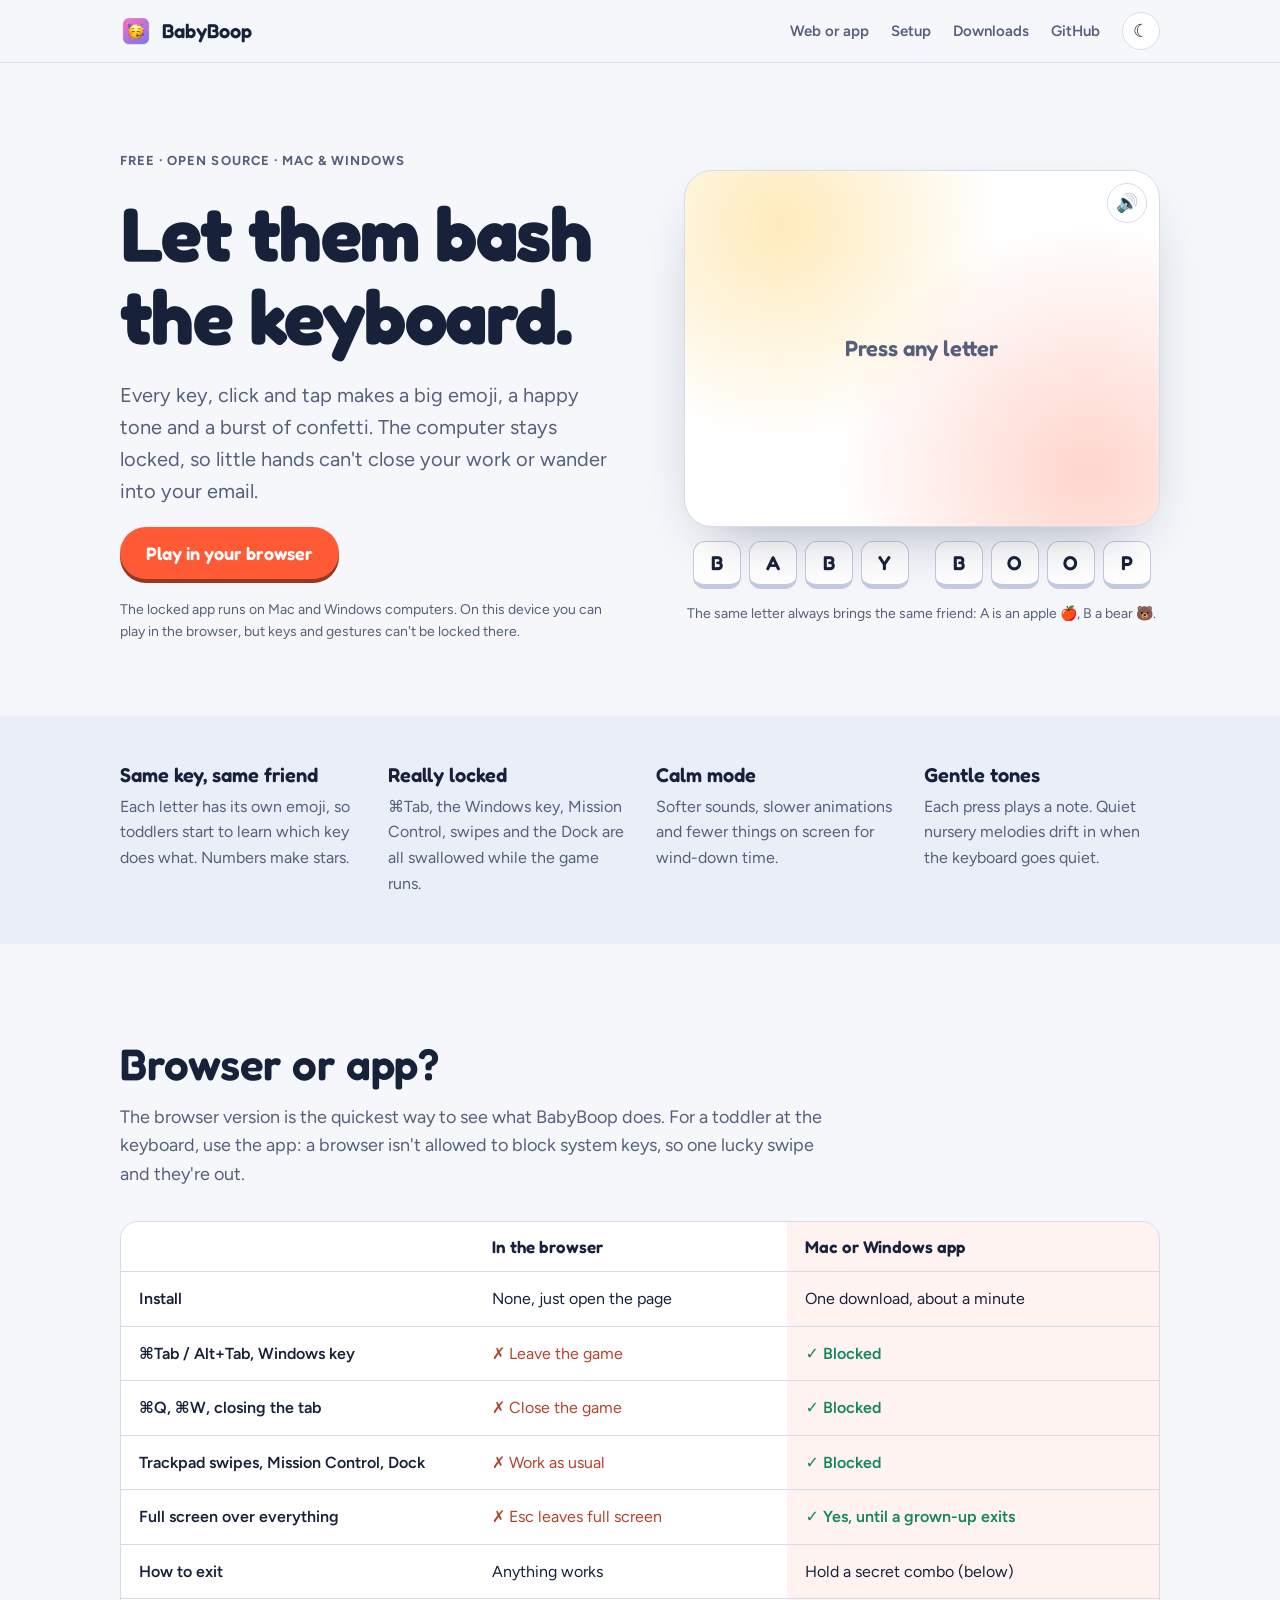
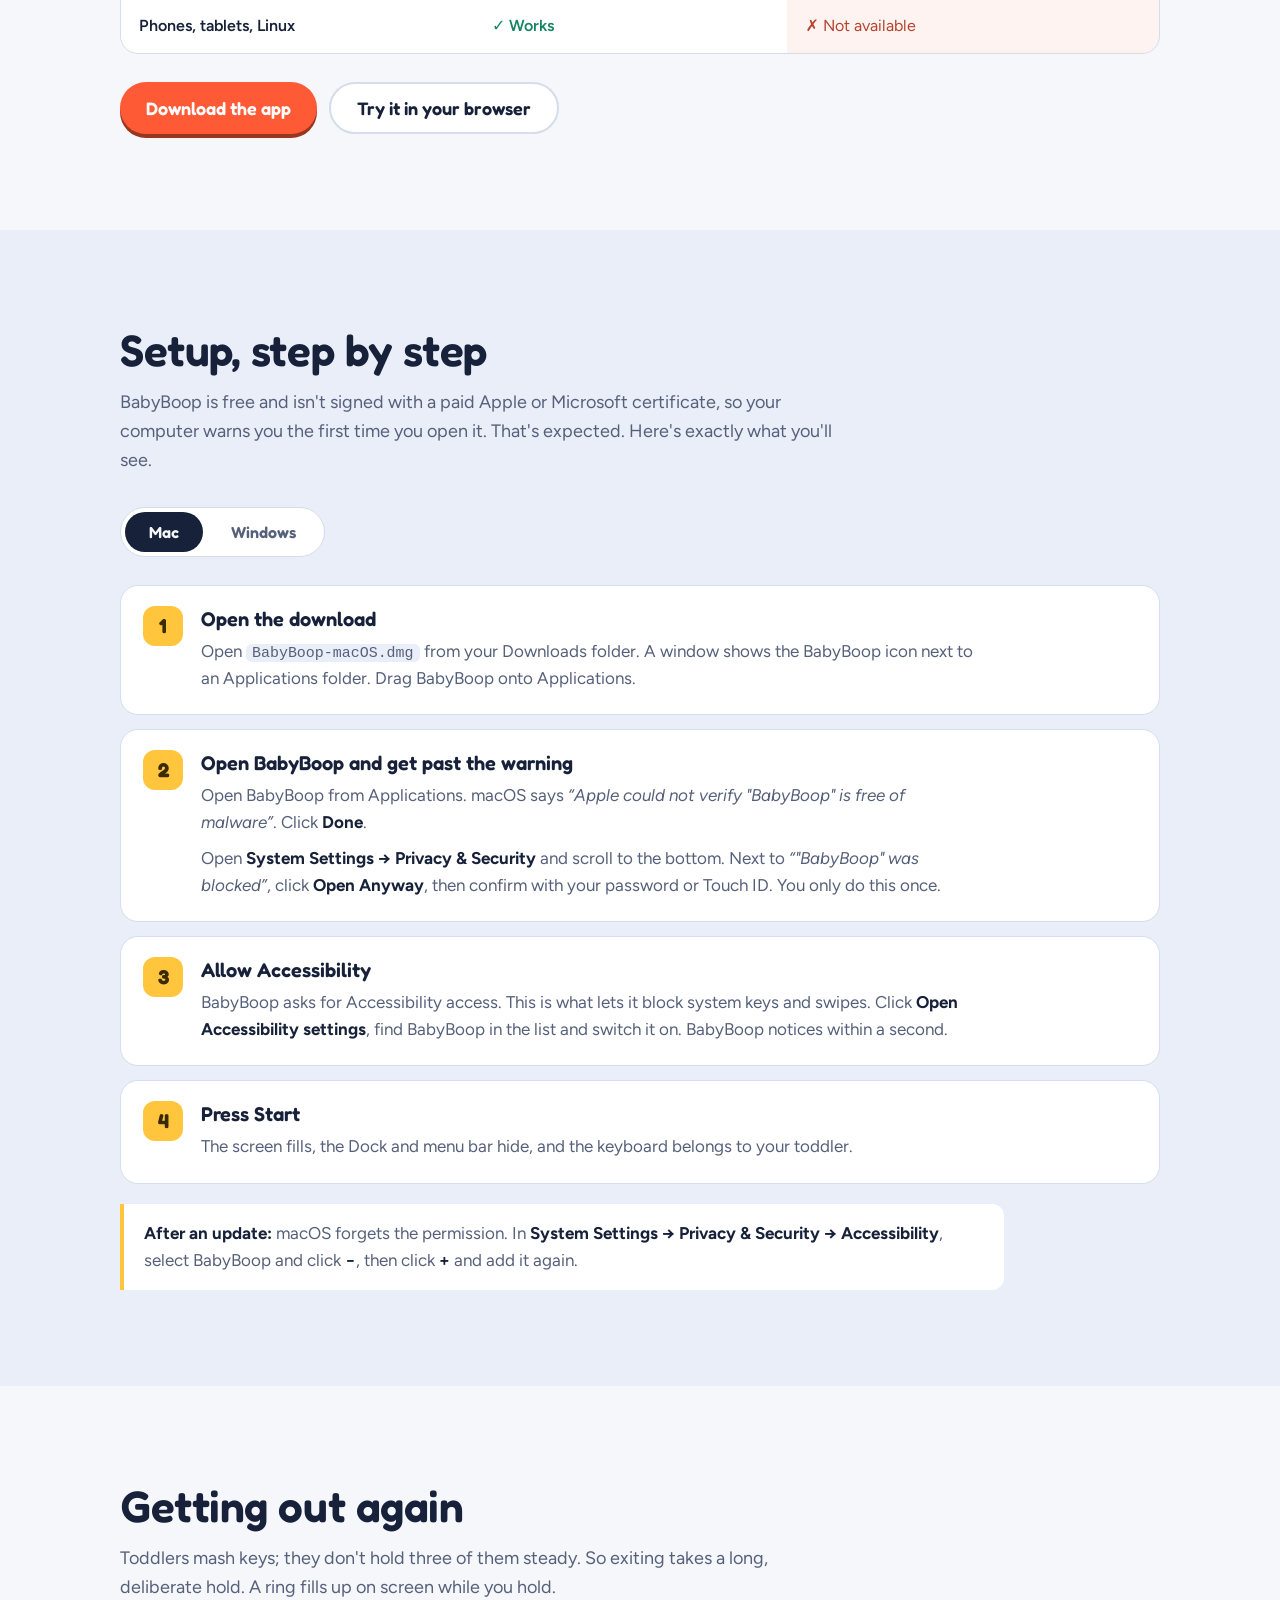
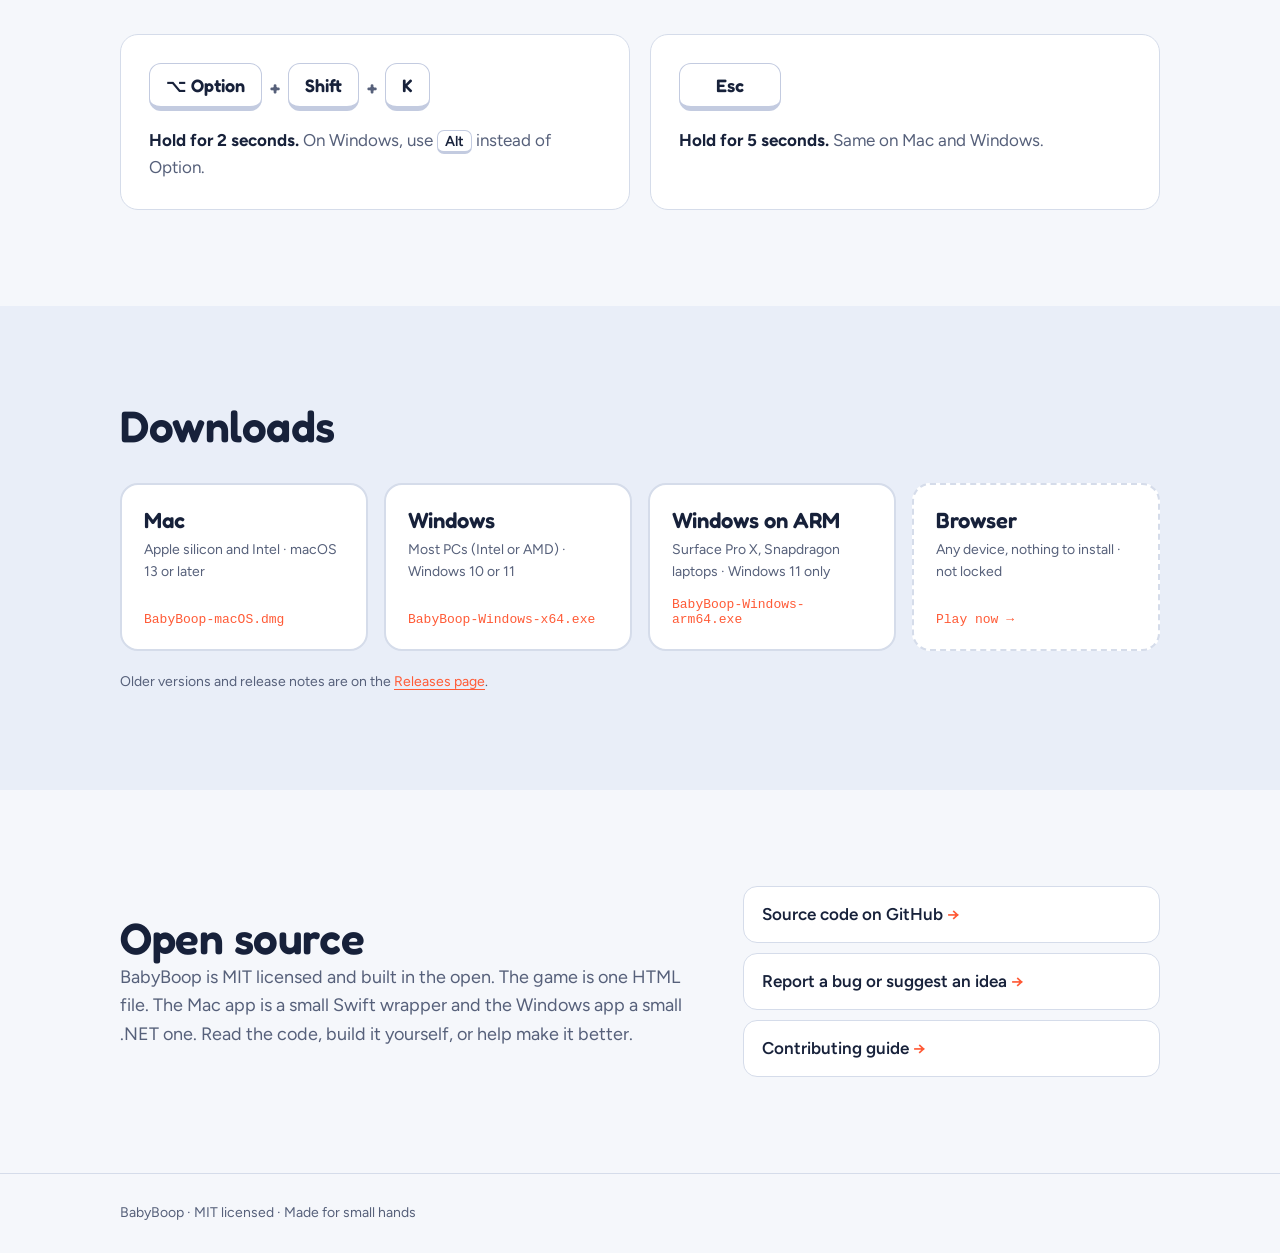
==== commit a317bfea: "✨ feat(site): demo keys play the game's tones, with a mute button Same notes and four tone styles as" ====
--- a/site/index.html
+++ b/site/index.html
@@ -16,8 +16,8 @@
 <script>
   try { const t = localStorage.getItem("theme"); if (t === "light" || t === "dark") document.documentElement.dataset.theme = t; } catch {}
 </script>
-<link rel="stylesheet" href="style.css?v=3">
-<script type="module" src="main.js?v=3"></script>
+<link rel="stylesheet" href="style.css?v=5">
+<script type="module" src="main.js?v=5"></script>
 </head>
 <body>
 
@@ -50,6 +50,7 @@
     <div class="stage-wrap">
       <div id="stage" class="stage" aria-label="Demo: press any letter key or tap a key below">
         <p class="stage-hint" id="stage-hint">Press any letter</p>
+        <button id="sound" class="sound-btn" type="button" aria-pressed="true" aria-label="Turn sound off">🔊</button>
       </div>
       <div class="keys" role="group" aria-label="Demo keys">
         <button class="key" data-k="B">B</button>
--- a/site/style.css
+++ b/site/style.css
@@ -108,6 +108,12 @@
   position: absolute; inset: 0; display: grid; place-items: center;
   font: 600 22px var(--font-display); color: var(--muted); transition: opacity .3s;
 }
+.sound-btn {
+  position: absolute; top: 12px; right: 12px; z-index: 2; width: 40px; height: 40px; display: grid; place-items: center;
+  border-radius: 999px; border: 1px solid var(--line); background: color-mix(in srgb, var(--surface) 85%, transparent);
+  font-size: 18px; line-height: 1; cursor: pointer;
+}
+.sound-btn:hover { border-color: var(--ink); }
 .pop {
   position: absolute; display: flex; flex-direction: column; align-items: center; line-height: 1;
   transform: translate(-50%, -50%); pointer-events: none;
@@ -124,16 +130,16 @@
 .confetti { position: absolute; width: 8px; height: 12px; border-radius: 2px; pointer-events: none; animation: fall 1.1s ease-out forwards; }
 @keyframes fall { to { transform: translate(var(--dx), var(--dy)) rotate(var(--rot)); opacity: 0; } }
 
-.keys { display: flex; justify-content: center; flex-wrap: wrap; gap: 8px; }
+.keys { display: flex; justify-content: center; gap: 8px; }
 .key {
-  width: 48px; height: 48px; border-radius: 12px; cursor: pointer;
+  flex: 0 1 48px; min-width: 0; height: 48px; padding: 0; border-radius: 12px; cursor: pointer;
   font: 600 20px var(--font-display); color: var(--ink); background: var(--cap);
   border: 1px solid var(--cap-edge); border-bottom-width: 5px; transition: transform .06s, border-bottom-width .06s;
 }
 .key:hover { background: color-mix(in srgb, var(--sun) 25%, var(--cap)); }
 .key:active, .key.down { transform: translateY(3px); border-bottom-width: 2px; }
-.key-gap { width: 10px; }
-@media (max-width: 440px) { .keys { gap: 5px; } .key { width: 35px; height: 42px; font-size: 17px; border-radius: 10px; } .key-gap { width: 6px; } }
+.key-gap { flex: 0 0 10px; }
+@media (max-width: 440px) { .keys { gap: 5px; } .key { height: 42px; font-size: 17px; border-radius: 10px; } .key-gap { flex-basis: 6px; } }
 
 /* theme toggle: shows the theme you'd switch to */
 .theme-btn {
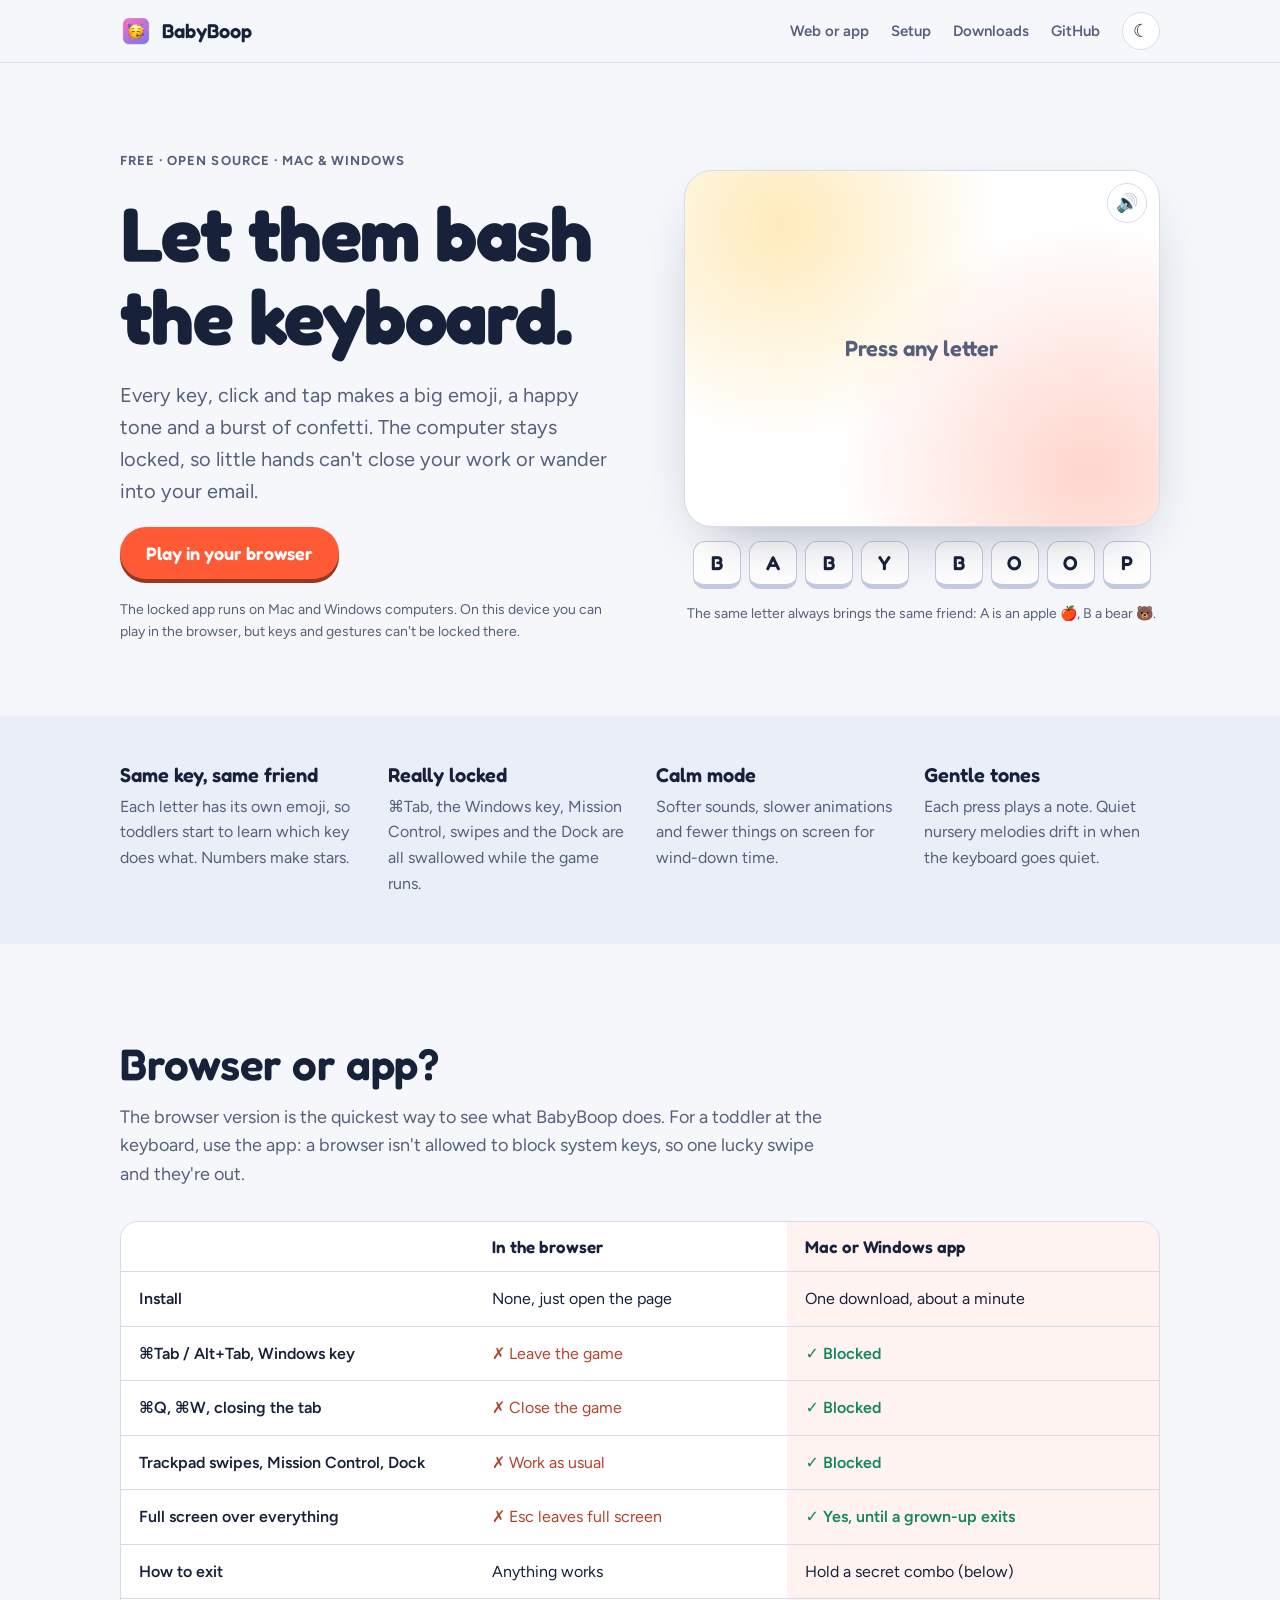
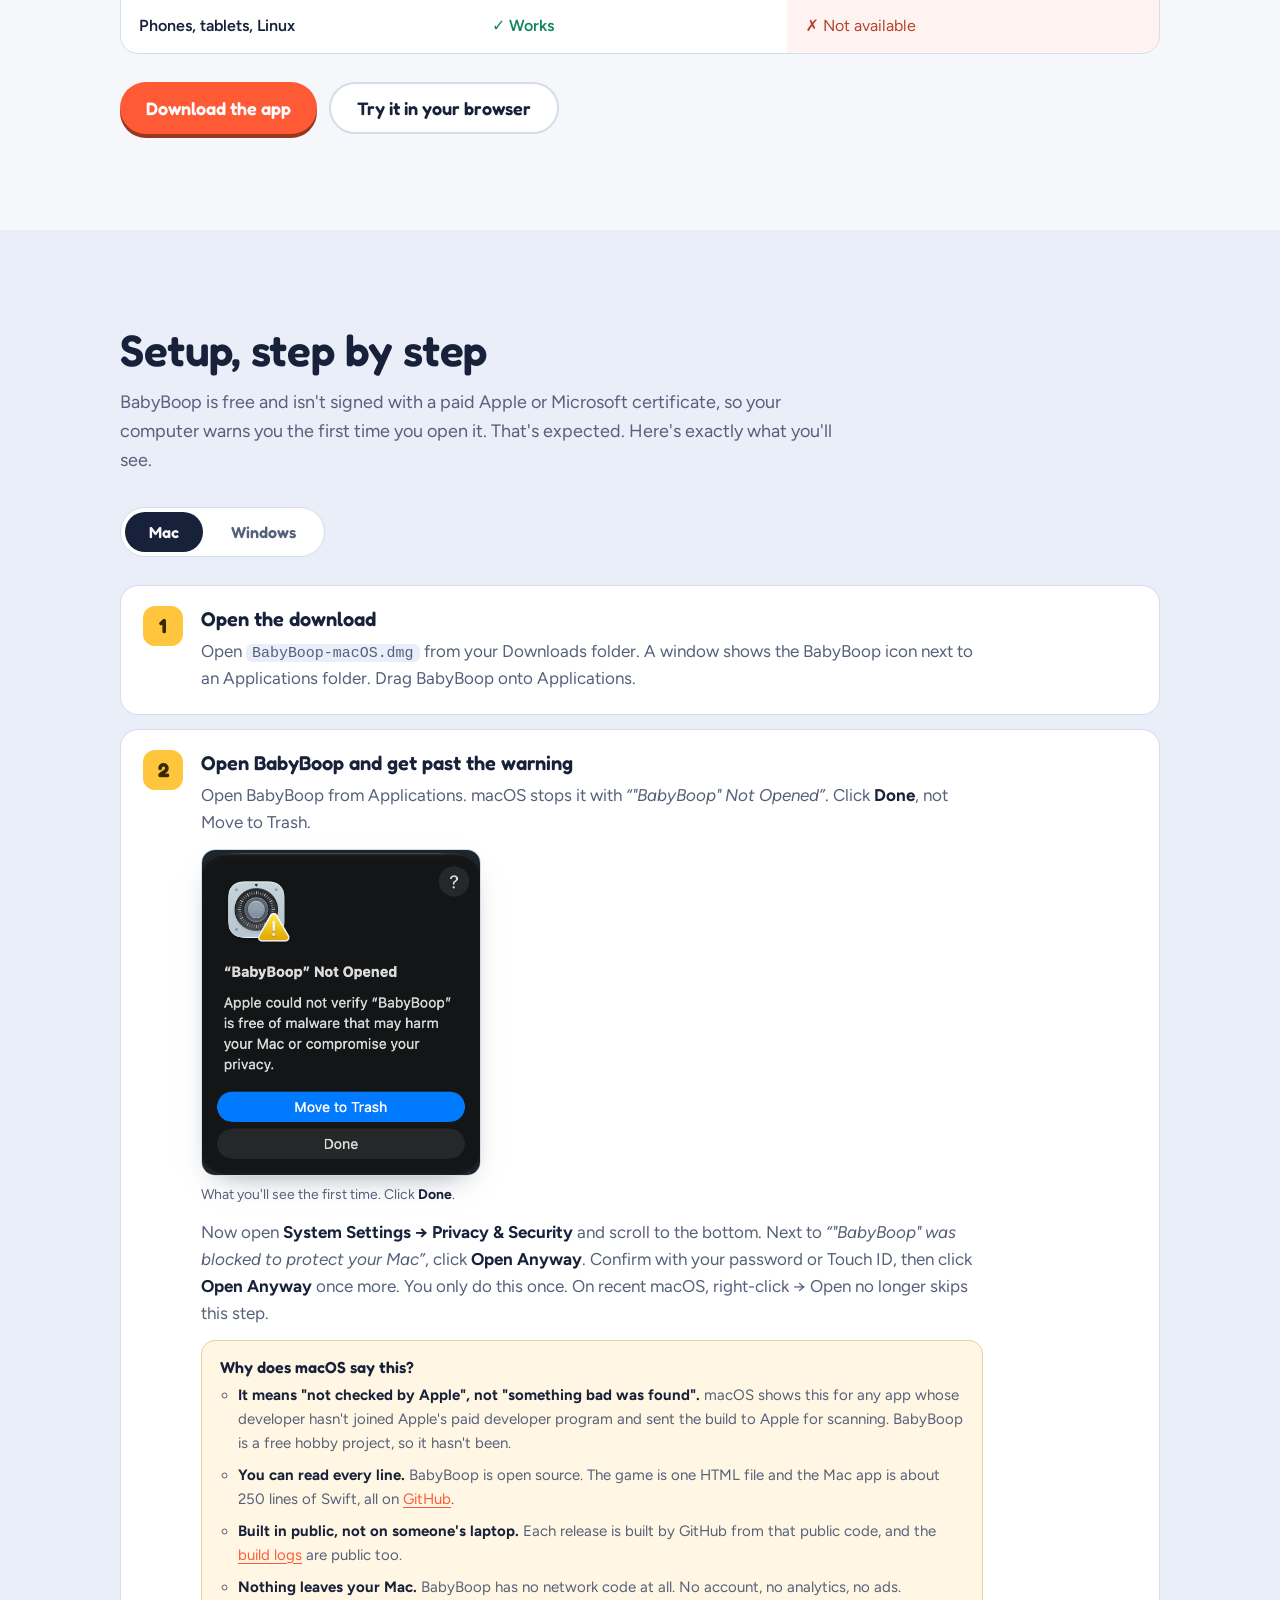
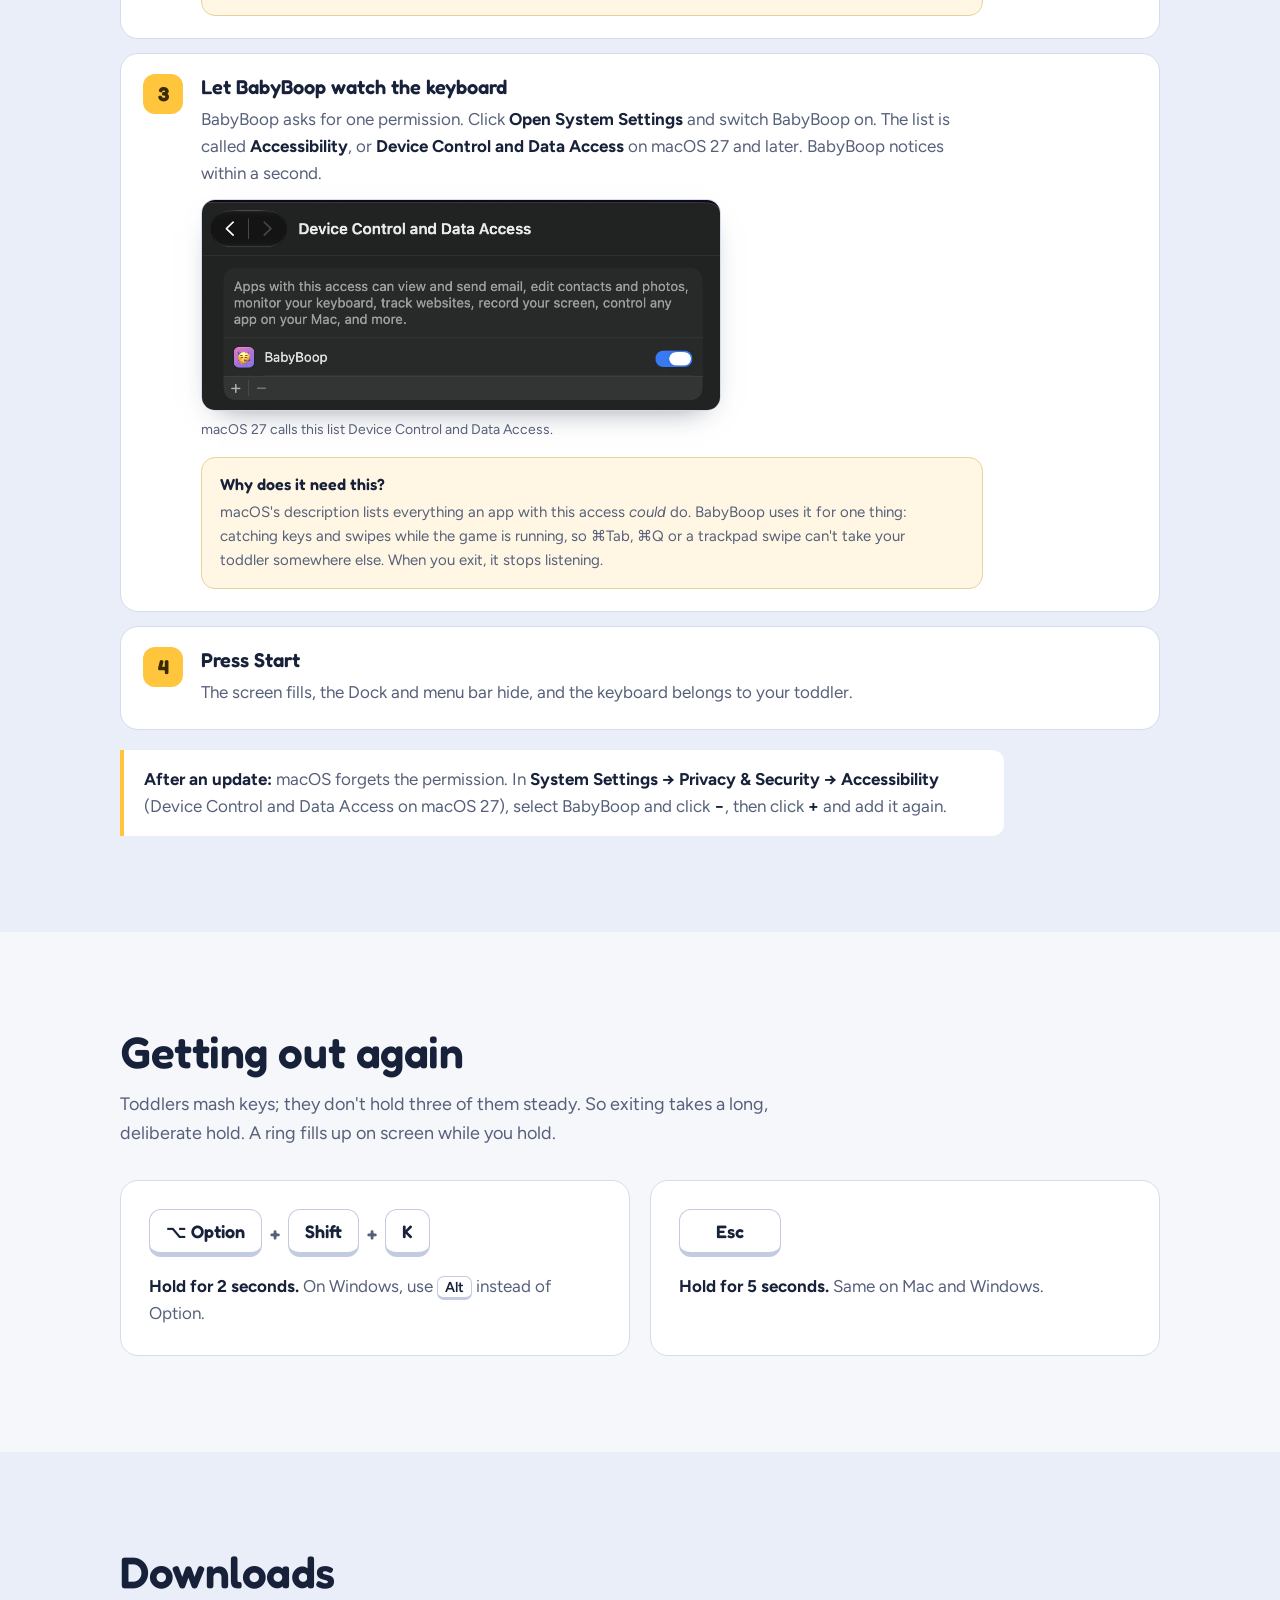
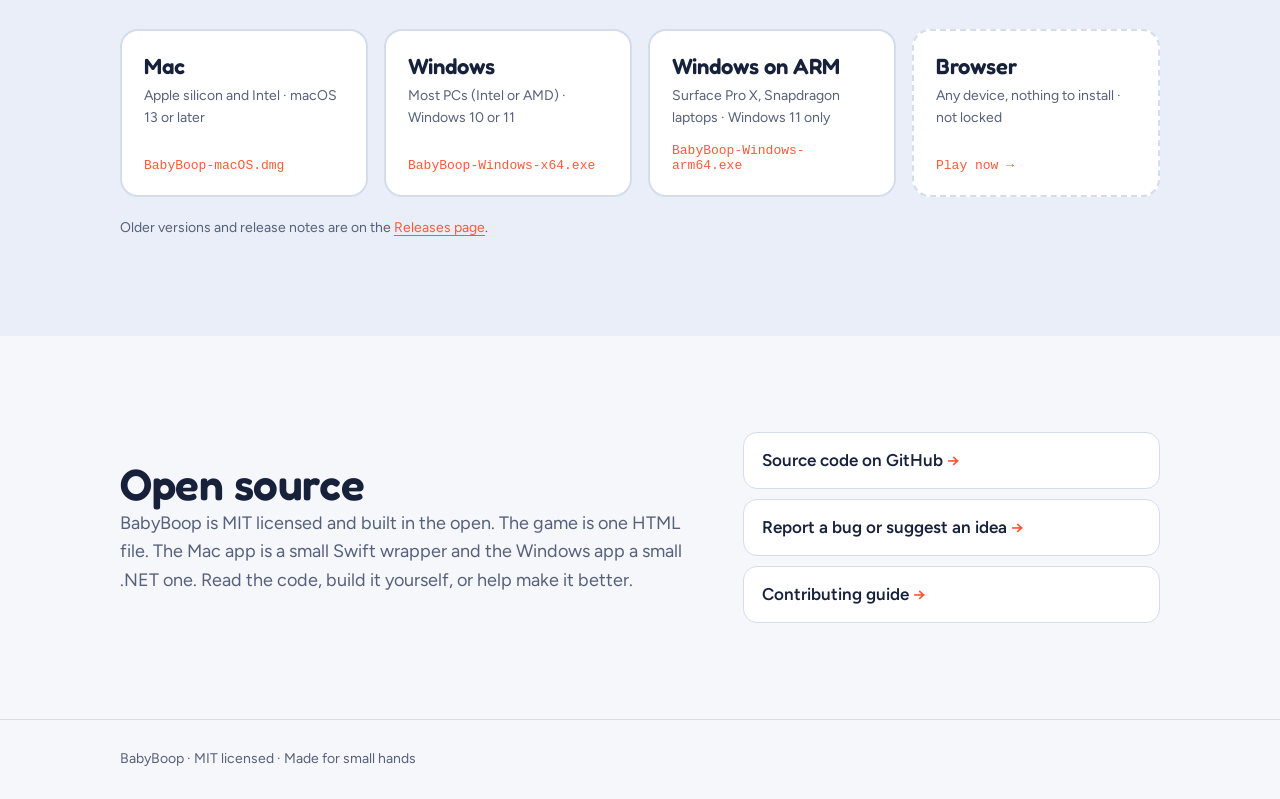
==== commit d65ada46: "✨ feat(site): screenshots and plain reasons behind the macOS and Windows warnings Co-Authored-By: Cl" ====
--- a/site/index.html
+++ b/site/index.html
@@ -16,8 +16,8 @@
 <script>
   try { const t = localStorage.getItem("theme"); if (t === "light" || t === "dark") document.documentElement.dataset.theme = t; } catch {}
 </script>
-<link rel="stylesheet" href="style.css?v=5">
-<script type="module" src="main.js?v=5"></script>
+<link rel="stylesheet" href="style.css?v=8">
+<script type="module" src="main.js?v=7"></script>
 </head>
 <body>
 
@@ -137,19 +137,40 @@
           </li>
           <li>
             <h3>Open BabyBoop and get past the warning</h3>
-            <p>Open BabyBoop from Applications. macOS says <q>Apple could not verify "BabyBoop" is free of malware</q>. Click <b>Done</b>.</p>
-            <p>Open <b>System Settings → Privacy &amp; Security</b> and scroll to the bottom. Next to <q>"BabyBoop" was blocked</q>, click <b>Open Anyway</b>, then confirm with your password or Touch ID. You only do this once.</p>
-          </li>
-          <li>
-            <h3>Allow Accessibility</h3>
-            <p>BabyBoop asks for Accessibility access. This is what lets it block system keys and swipes. Click <b>Open Accessibility settings</b>, find BabyBoop in the list and switch it on. BabyBoop notices within a second.</p>
+            <p>Open BabyBoop from Applications. macOS stops it with <q>"BabyBoop" Not Opened</q>. Click <b>Done</b>, not Move to Trash.</p>
+            <figure class="shot shot-narrow">
+              <img src="assets/mac-not-opened.png" width="256" height="300" loading="lazy" alt="macOS dialog titled “BabyBoop” Not Opened, saying Apple could not verify BabyBoop is free of malware, with Move to Trash and Done buttons">
+              <figcaption>What you'll see the first time. Click <b>Done</b>.</figcaption>
+            </figure>
+            <p>Now open <b>System Settings → Privacy &amp; Security</b> and scroll to the bottom. Next to <q>"BabyBoop" was blocked to protect your Mac</q>, click <b>Open Anyway</b>. Confirm with your password or Touch ID, then click <b>Open Anyway</b> once more. You only do this once. On recent macOS, right-click → Open no longer skips this step.</p>
+            <div class="why">
+              <h4>Why does macOS say this?</h4>
+              <ul>
+                <li><b>It means "not checked by Apple", not "something bad was found".</b> macOS shows this for any app whose developer hasn't joined Apple's paid developer program and sent the build to Apple for scanning. BabyBoop is a free hobby project, so it hasn't been.</li>
+                <li><b>You can read every line.</b> BabyBoop is open source. The game is one HTML file and the Mac app is about 250 lines of Swift, all on <a data-repo href="https://github.com/alok722/babyboop">GitHub</a>.</li>
+                <li><b>Built in public, not on someone's laptop.</b> Each release is built by GitHub from that public code, and the <a data-repo-path="/actions/workflows/release.yml" href="https://github.com/alok722/babyboop/actions/workflows/release.yml">build logs</a> are public too.</li>
+                <li><b>Nothing leaves your Mac.</b> BabyBoop has no network code at all. No account, no analytics, no ads.</li>
+              </ul>
+            </div>
+          </li>
+          <li>
+            <h3>Let BabyBoop watch the keyboard</h3>
+            <p>BabyBoop asks for one permission. Click <b>Open System Settings</b> and switch BabyBoop on. The list is called <b>Accessibility</b>, or <b>Device Control and Data Access</b> on macOS 27 and later. BabyBoop notices within a second.</p>
+            <figure class="shot">
+              <img src="assets/mac-device-control.png" width="506" height="205" loading="lazy" alt="System Settings page titled Device Control and Data Access, with BabyBoop switched on">
+              <figcaption>macOS 27 calls this list Device Control and Data Access.</figcaption>
+            </figure>
+            <div class="why">
+              <h4>Why does it need this?</h4>
+              <p>macOS's description lists everything an app with this access <em>could</em> do. BabyBoop uses it for one thing: catching keys and swipes while the game is running, so ⌘Tab, ⌘Q or a trackpad swipe can't take your toddler somewhere else. When you exit, it stops listening.</p>
+            </div>
           </li>
           <li>
             <h3>Press Start</h3>
             <p>The screen fills, the Dock and menu bar hide, and the keyboard belongs to your toddler.</p>
           </li>
         </ol>
-        <p class="tip"><b>After an update:</b> macOS forgets the permission. In <b>System Settings → Privacy &amp; Security → Accessibility</b>, select BabyBoop and click <b>−</b>, then click <b>+</b> and add it again.</p>
+        <p class="tip"><b>After an update:</b> macOS forgets the permission. In <b>System Settings → Privacy &amp; Security → Accessibility</b> (Device Control and Data Access on macOS 27), select BabyBoop and click <b>−</b>, then click <b>+</b> and add it again.</p>
       </div>
 
       <div id="steps-windows" class="panel" role="tabpanel" aria-labelledby="tab-windows" hidden>
@@ -161,12 +182,17 @@
           <li>
             <h3>Get past SmartScreen</h3>
             <p>A blue box says <q>Windows protected your PC</q>. Click <b>More info</b>, then <b>Run anyway</b>. You only do this once per download.</p>
+            <div class="why">
+              <h4>Why does Windows say this?</h4>
+              <p>SmartScreen warns about any app that isn't signed with a paid certificate and hasn't been downloaded by many people yet. It doesn't mean anything was found. BabyBoop is open source, each release is built by GitHub from the public code, and it has no network code of its own.</p>
+            </div>
           </li>
           <li>
             <h3>Press Start</h3>
             <p>The screen fills and the keyboard belongs to your toddler.</p>
           </li>
         </ol>
+        <p class="tip"><b>Early days on Windows:</b> the Windows app builds and passes its automated tests, but hasn't been tried on real PCs yet. If a key or gesture gets past the lock, <a data-repo-path="/issues/new/choose" href="https://github.com/alok722/babyboop/issues/new/choose">tell us</a>.</p>
         <p class="tip"><b>Good to know:</b> <kbd>Ctrl</kbd>+<kbd>Alt</kbd>+<kbd>Del</kbd> and <kbd>Win</kbd>+<kbd>L</kbd> always work, because Windows doesn't let any app block them. BabyBoop needs the Microsoft Edge WebView2 Runtime, which comes with Windows 11 and up-to-date Windows 10. If it's missing, BabyBoop tells you where to get it.</p>
       </div>
     </div>
--- a/site/style.css
+++ b/site/style.css
@@ -193,22 +193,31 @@
 .tab[aria-selected="true"] { background: var(--ink); color: var(--bg); }
 .panel { margin-top: 28px; }
 .steps { list-style: none; padding: 0; margin: 0; counter-reset: step; display: grid; gap: 14px; }
-.steps li {
+.steps > li {
   counter-increment: step; position: relative; display: flex; flex-direction: column; gap: 8px;
   padding: 22px 24px 22px 80px; background: var(--surface); border-radius: var(--r); border: 1px solid var(--line);
 }
-.steps li::before {
+.steps > li::before {
   content: counter(step); position: absolute; left: 22px; top: 20px; width: 40px; height: 40px;
   display: grid; place-items: center; border-radius: 12px; font: 700 20px var(--font-display);
   background: var(--sun); color: #3a2a00;
 }
 .steps p { color: var(--muted); max-width: 46em; }
 .steps b { color: var(--ink); }
+.steps h4 { font: 600 16px var(--font-display); margin: 0 0 6px; color: var(--ink); }
+.shot { margin: 4px 0; display: flex; flex-direction: column; gap: 8px; max-width: 520px; }
+.shot-narrow { max-width: 280px; }
+.shot img { display: block; width: 100%; height: auto; border-radius: 14px; border: 1px solid var(--line); box-shadow: 0 12px 30px -18px color-mix(in srgb, var(--ink) 60%, transparent); }
+.shot figcaption { font-size: 14px; color: var(--muted); }
+.why { margin-top: 4px; padding: 16px 18px; border-radius: 14px; background: color-mix(in srgb, var(--sun) 14%, var(--surface)); border: 1px solid color-mix(in srgb, var(--sun) 45%, var(--line)); max-width: 46em; }
+.why ul { margin: 0; padding-left: 18px; display: grid; gap: 8px; }
+.why li, .why p { color: var(--muted); font-size: 15px; }
+.why b { color: var(--ink); }
 .tip { margin-top: 20px; padding: 16px 20px; border-left: 4px solid var(--sun); background: var(--surface); border-radius: 0 12px 12px 0; color: var(--muted); max-width: 52em; }
 .tip b { color: var(--ink); }
 @media (max-width: 520px) {
-  .steps li { padding: 70px 18px 20px; }
-  .steps li::before { left: 18px; top: 18px; }
+  .steps > li { padding: 70px 18px 20px; }
+  .steps > li::before { left: 18px; top: 18px; }
 }
 
 /* exit */
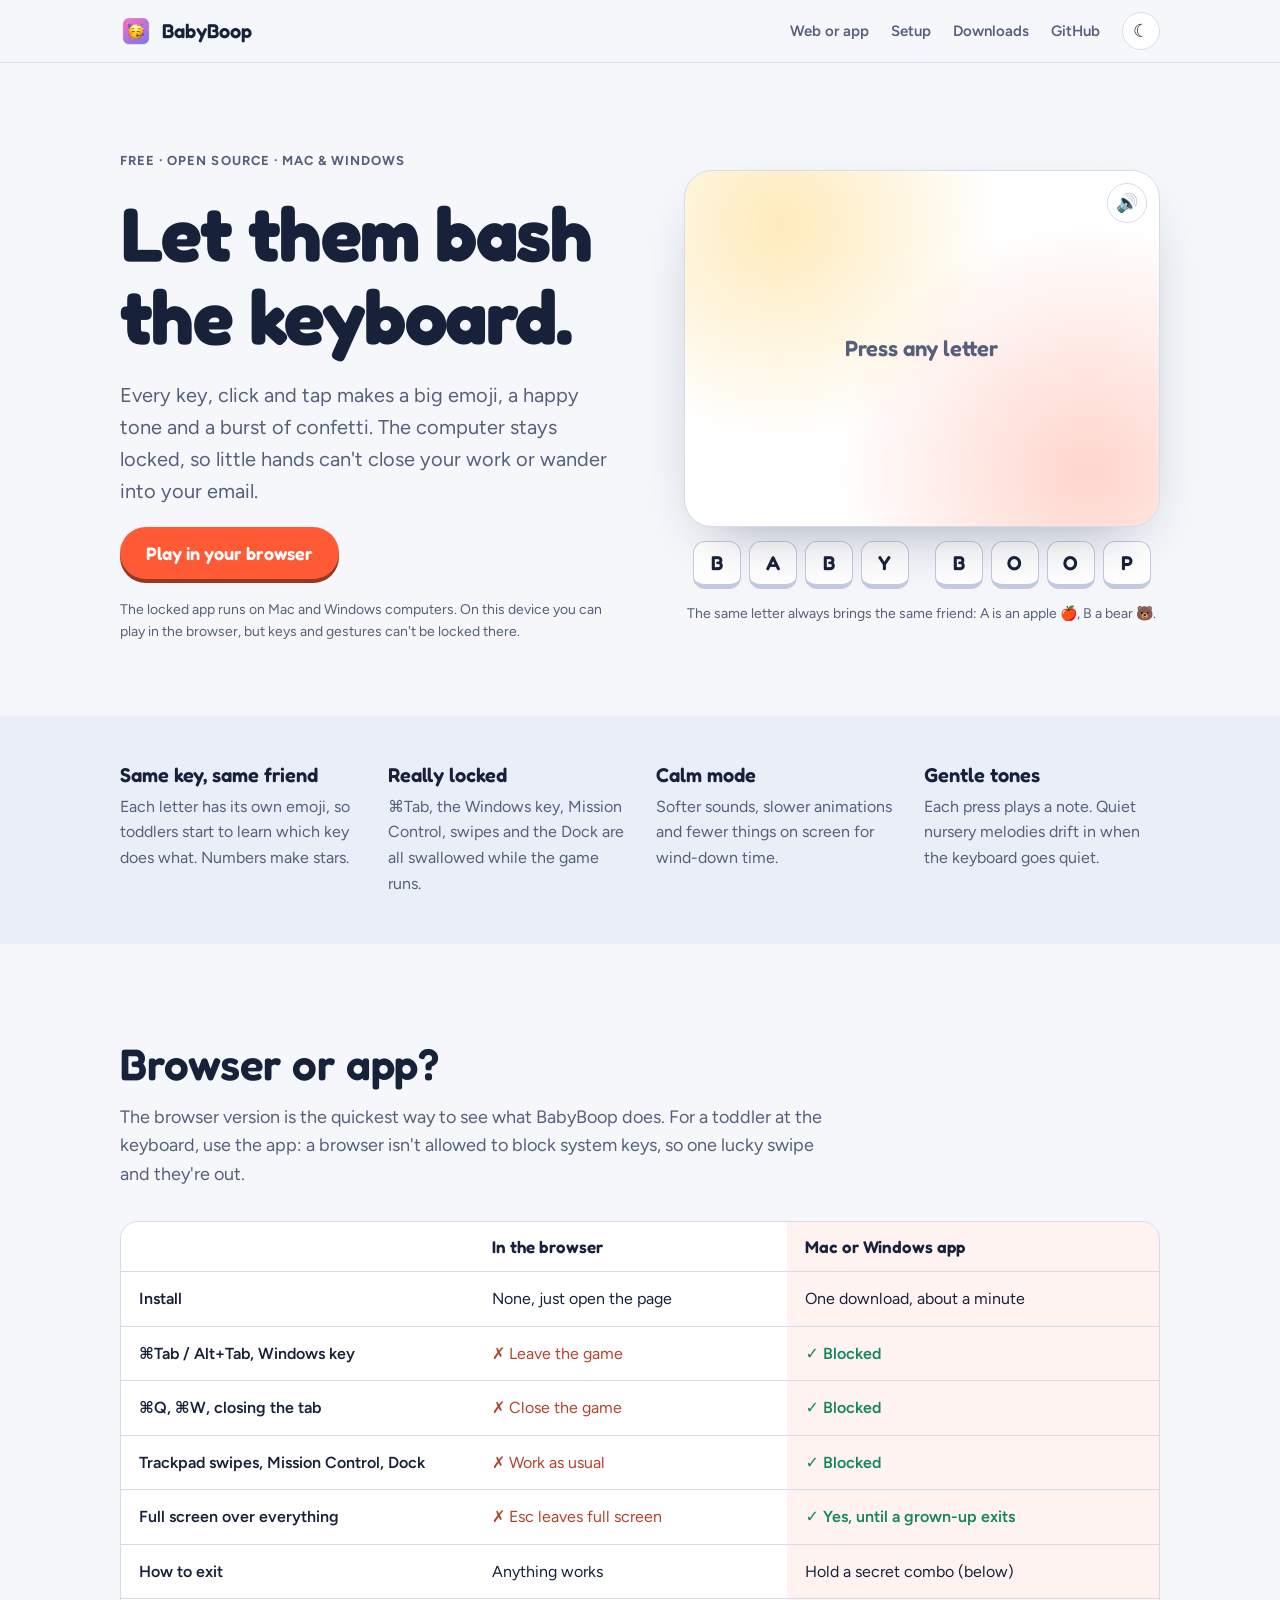
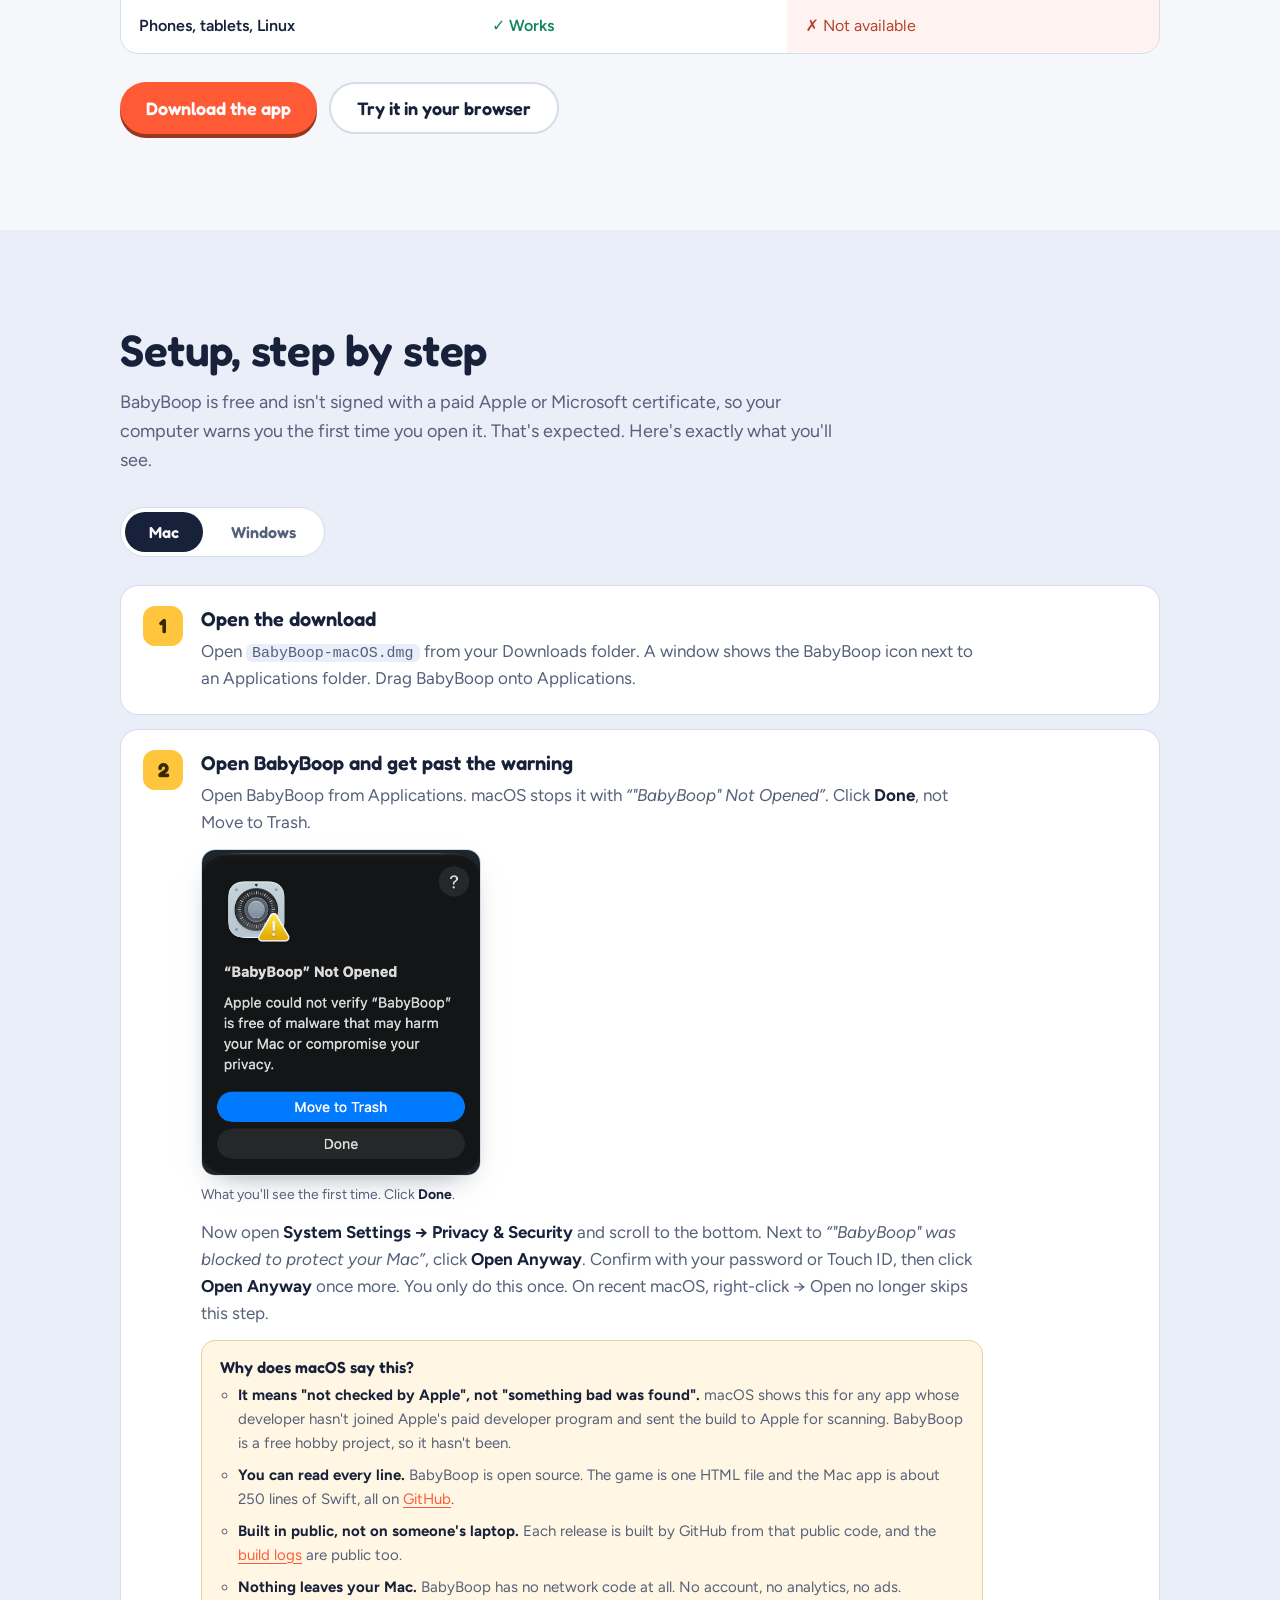
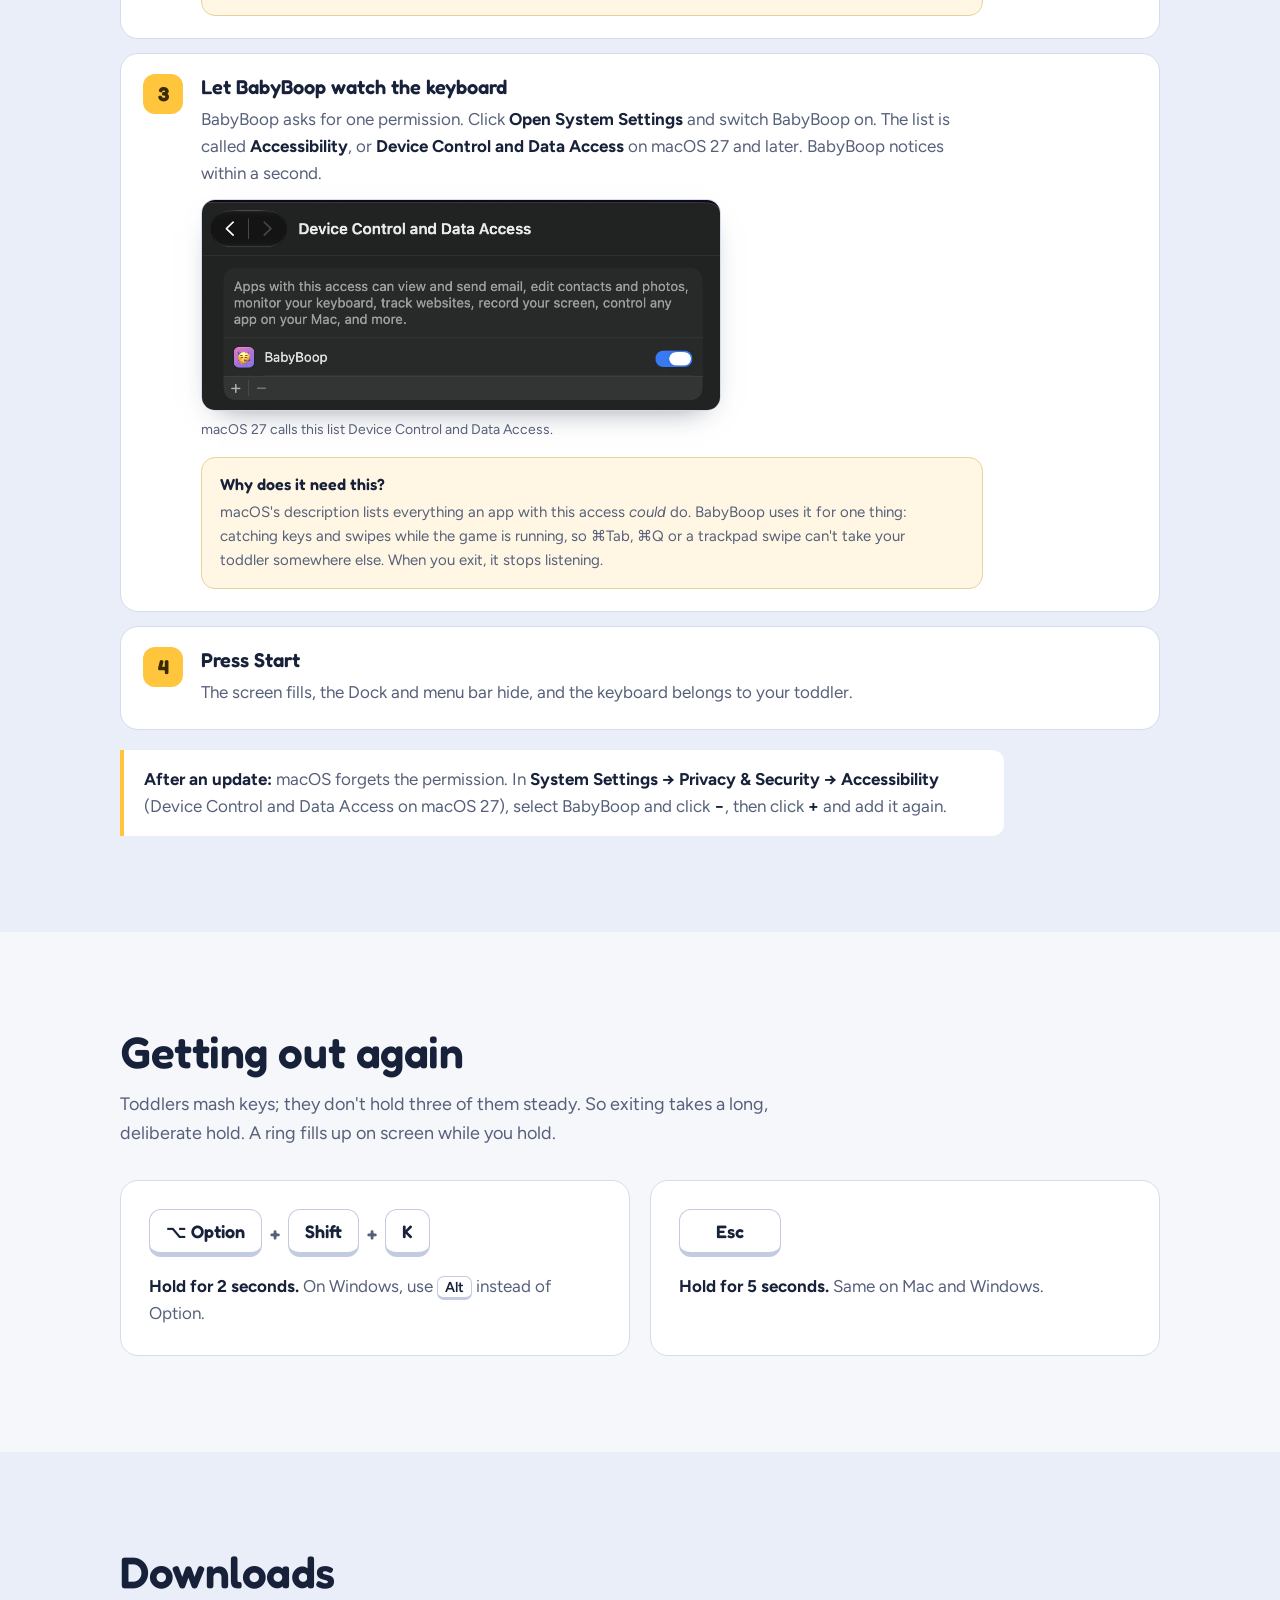
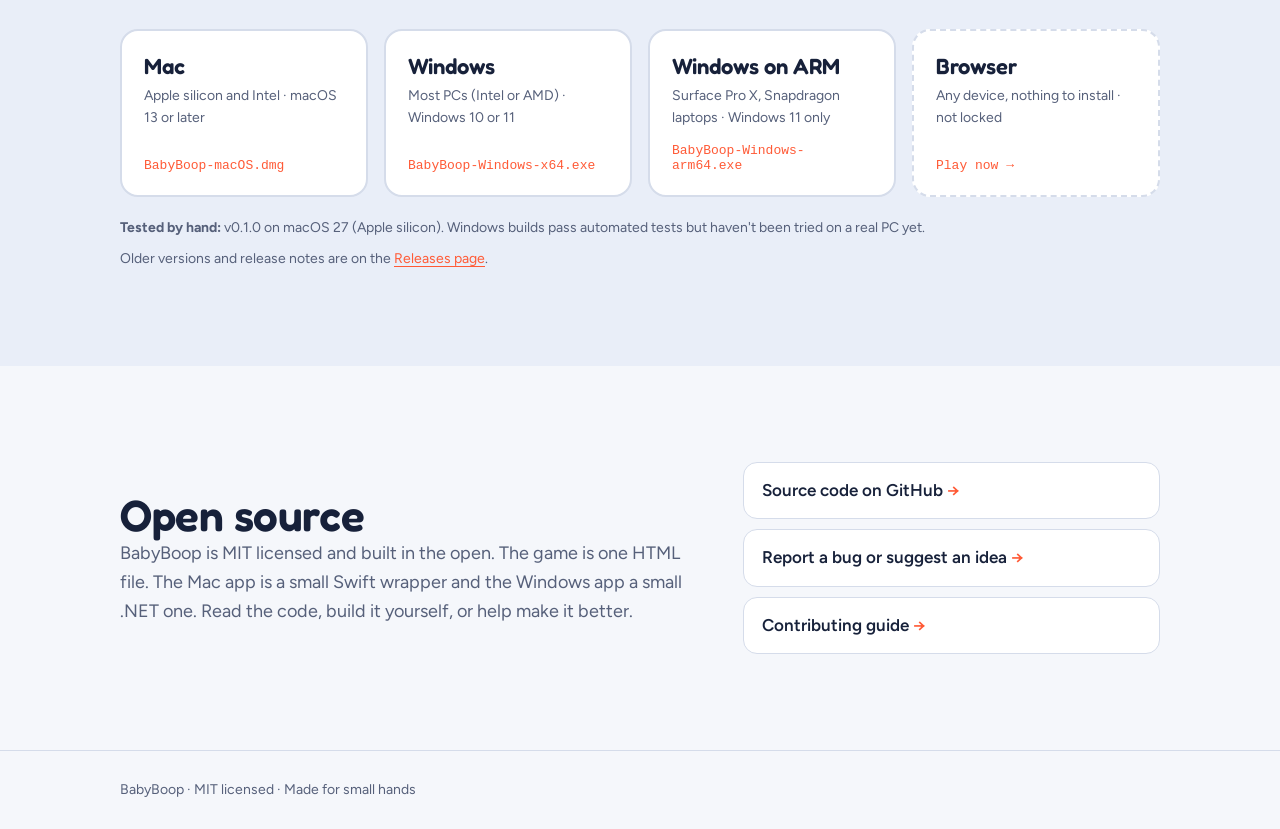
==== commit 80a61e6c: "📝 docs: say what has been tested by hand, on the site and in the README Co-Authored-By: Claude Opus " ====
--- a/site/index.html
+++ b/site/index.html
@@ -16,7 +16,7 @@
 <script>
   try { const t = localStorage.getItem("theme"); if (t === "light" || t === "dark") document.documentElement.dataset.theme = t; } catch {}
 </script>
-<link rel="stylesheet" href="style.css?v=8">
+<link rel="stylesheet" href="style.css?v=9">
 <script type="module" src="main.js?v=7"></script>
 </head>
 <body>
@@ -240,6 +240,7 @@
           <span class="dl-file">Play now →</span>
         </a>
       </div>
+      <p class="small"><b>Tested by hand:</b> v0.1.0 on macOS 27 (Apple silicon). Windows builds pass automated tests but haven't been tried on a real PC yet.</p>
       <p class="small">Older versions and release notes are on the <a data-repo-path="/releases" href="https://github.com/alok722/babyboop/releases">Releases page</a>.</p>
     </div>
   </section>
--- a/site/style.css
+++ b/site/style.css
@@ -263,3 +263,5 @@
   .pop { animation: none; }
   .btn, .dl, .key { transition: none; }
 }
+
+.small + .small { margin-top: 8px; }
